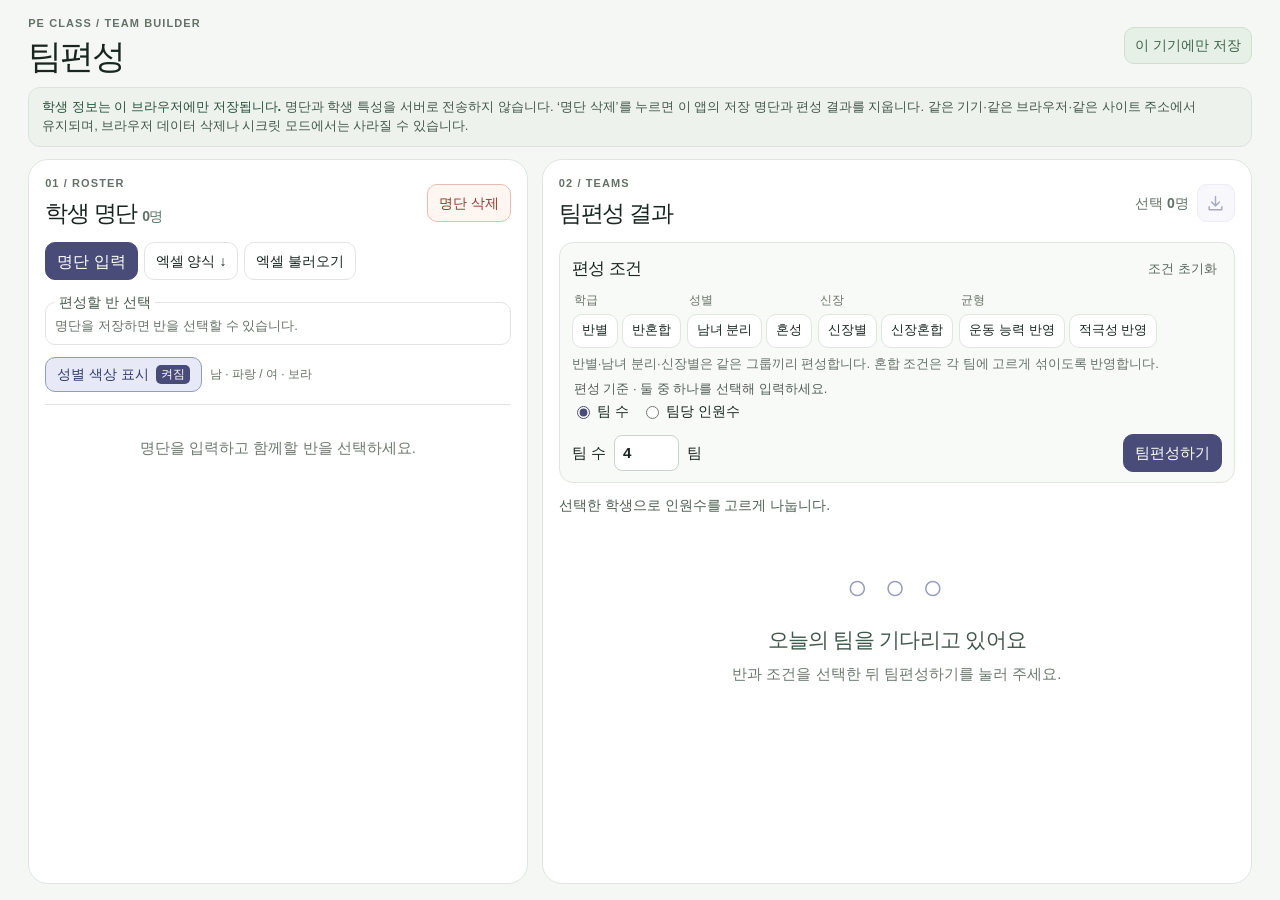
==== teams.html @ 3f2cb8e0 "Add files via upload" ====
<!doctype html>
<html lang="ko">
<head>
<meta charset="utf-8">
<meta name="viewport" content="width=device-width,initial-scale=1">
<meta http-equiv="Content-Security-Policy" content="default-src 'none'; script-src 'self'; style-src 'self'; connect-src 'none'; img-src 'none'; font-src 'none'; frame-src 'none'; object-src 'none'; base-uri 'none'; form-action 'none'">
<title>팀편성 · 체육 교실</title>
<link rel="stylesheet" href="./teams.css?v=1.5.4">
<link rel="stylesheet" href="./teams-fixtures.css?v=1.5.4">
<script defer src="./teams-excel.js?v=1.5.4"></script>
<script defer src="./teams-balance.js?v=1.5.4"></script>
<script defer src="./teams-fixtures.js?v=1.5.4"></script>
<script defer src="./teams-bracket.js?v=1.5.4"></script>
<script defer src="./teams-fixtures-ui.js?v=1.5.4"></script>
<script defer src="./teams-image.js?v=1.5.4"></script>
<script defer src="./teams.js?v=1.5.4"></script>
</head>
<body>
<main class="team-page">
  <header class="page-heading"><div><p class="eyebrow">PE CLASS / TEAM BUILDER</p><h1>팀편성</h1></div><span class="local-badge">이 기기에만 저장</span></header>
  <p class="privacy"><strong>학생 정보는 이 브라우저에만 저장됩니다.</strong> 명단과 학생 특성을 서버로 전송하지 않습니다. ‘명단 삭제’를 누르면 이 앱의 저장 명단과 편성 결과를 지웁니다. 같은 기기·같은 브라우저·같은 사이트 주소에서 유지되며, 브라우저 데이터 삭제나 시크릿 모드에서는 사라질 수 있습니다.</p>
  <p id="notice" class="notice" role="status" aria-live="polite"></p>
  <div class="workspace">
    <section class="card roster-card" aria-labelledby="roster-title">
      <header class="card-header"><div><p class="eyebrow">01 / ROSTER</p><h2 id="roster-title">학생 명단 <span id="roster-count">0명</span></h2></div><button class="minor danger" id="erase" type="button">명단 삭제</button></header>
      <div class="roster-tools"><button class="primary" id="edit" type="button">명단 입력</button><div id="excel-tools"><button class="minor" id="template" type="button">엑셀 양식 ↓</button><button class="minor" id="import" type="button">엑셀 불러오기</button><input id="excel-file" type="file" accept=".xlsx" hidden></div></div>
      <p class="small mobile-note" id="mobile-note" hidden>모바일에서는 직접 입력을 이용해 주세요. 엑셀 불러오기는 PC에서 사용할 수 있어요.</p>
      <fieldset class="classes"><legend>편성할 반 선택</legend><div id="class-filters"></div></fieldset>
      <div class="gender-controls">
        <button class="gender-color-button" id="gender-colors" type="button" aria-pressed="true">성별 색상 표시 <span class="gender-color-state" aria-hidden="true">켜짐</span></button>
        <span class="gender-legend">남 · 파랑 / 여 · 보라</span>
      </div>
      <div class="roster-scroll" id="roster-view"><p class="empty">명단을 입력하고 함께할 반을 선택하세요.</p></div>
      <section id="editor" class="editor" aria-labelledby="editor-title" hidden>
        <div class="editor-heading"><h3 id="editor-title">학생 정보 입력</h3><span class="sensitive">학생 특성 표시 중</span></div>
        <p class="small">키·운동 능력·적극성은 선택 사항입니다. 선택하지 않으면 ‘중’으로 편성합니다. 저장하면 특성 정보는 화면에서 감춰집니다.</p>
        <div id="student-rows" class="student-rows"></div>
        <div class="editor-actions"><button class="minor" id="add-student" type="button">+ 학생 추가</button><span></span><button class="minor" id="cancel-edit" type="button">취소</button><button class="primary" id="save-roster" type="button">명단 저장</button></div>
      </section>
    </section>
    <section class="card results-card" aria-labelledby="results-title">
      <header class="card-header"><div><p class="eyebrow">02 / TEAMS</p><h2 id="results-title">팀편성 결과</h2></div><div class="result-header-tools"><span id="selected-count">선택 0명</span><button id="save-teams-image" class="icon-action image-button" type="button" aria-label="이미지 저장" title="이미지 저장" disabled><svg viewBox="0 0 24 24" aria-hidden="true"><path d="M12 3v12m-5-5 5 5 5-5M4 16v4h16v-4"/></svg></button></div></header>
      <div class="conditions">
        <div class="condition-title"><h3>편성 조건</h3><button id="reset-conditions" class="subtle" type="button">조건 초기화</button></div>
        <div class="condition-groups">
          <fieldset><legend>학급</legend><button data-condition="class" data-value="separate" type="button" aria-pressed="false">반별</button><button data-condition="class" data-value="mix" type="button" aria-pressed="false">반혼합</button></fieldset>
          <fieldset><legend>성별</legend><button data-condition="gender" data-value="separate" type="button" aria-pressed="false">남녀 분리</button><button data-condition="gender" data-value="mix" type="button" aria-pressed="false">혼성</button></fieldset>
          <fieldset><legend>신장</legend><button data-condition="height" data-value="separate" type="button" aria-pressed="false">신장별</button><button data-condition="height" data-value="mix" type="button" aria-pressed="false">신장혼합</button></fieldset>
          <fieldset><legend>균형</legend><button data-condition="ability" type="button" aria-pressed="false">운동 능력 반영</button><button data-condition="initiative" type="button" aria-pressed="false">적극성 반영</button></fieldset>
        </div>
        <p class="small">반별·남녀 분리·신장별은 같은 그룹끼리 편성합니다. 혼합 조건은 각 팀에 고르게 섞이도록 반영합니다.</p>
        <fieldset class="size-mode"><legend>편성 기준 · 둘 중 하나를 선택해 입력하세요.</legend>
          <label><input type="radio" name="size-mode" value="count" checked> 팀 수</label>
          <label><input type="radio" name="size-mode" value="size"> 팀당 인원수</label>
        </fieldset>
        <div class="generate-row">
          <label for="team-count" id="team-count-label">팀 수</label><input id="team-count" type="number" min="1" max="100" step="1" value="4"><span id="team-count-unit">팀</span>
          <label for="team-capacity" id="team-capacity-label" hidden>팀당 최대</label><input id="team-capacity" type="number" min="1" max="1000" step="1" value="3" hidden><span id="team-capacity-unit" hidden>명</span>
          <button id="generate" class="primary" type="button">팀편성하기</button>
        </div>
      </div>
      <div id="result-summary" class="result-summary" role="status">선택한 학생으로 인원수를 고르게 나눕니다.</div>
      <div id="team-results" class="team-results"><div class="empty results-empty"><span class="team-icon" aria-hidden="true">○ ○ ○</span><h3>오늘의 팀을 기다리고 있어요</h3><p>반과 조건을 선택한 뒤 팀편성하기를 눌러 주세요.</p></div></div>
    </section>
  </div>
</main>
<main id="fixture-page" class="team-page" hidden>
  <header class="page-heading"><div><p class="eyebrow">PE CLASS / MATCH SCHEDULER</p><h1 id="fixture-title">대진편성</h1></div><button class="icon-action" id="back-to-teams" type="button" title="팀편성으로 돌아가기" aria-label="팀편성으로 돌아가기"><svg viewBox="0 0 24 24" aria-hidden="true"><path d="m10 5-7 7 7 7m-7-7h18"/></svg></button></header>
  <p class="privacy"><strong>참가 팀, 대진표와 경기 결과는 이 브라우저에 저장됩니다.</strong> 학생 정보는 서버로 전송하지 않습니다. 초기화 버튼으로 저장된 대진을 지울 수 있습니다.</p>
  <div class="workspace fixture-workspace">
    <section class="card fixture-roster" aria-labelledby="fixture-roster-title">
      <header class="card-header"><div><p class="eyebrow">01 / TEAMS</p><h2 id="fixture-roster-title">참가 팀</h2></div><button id="import-teams" class="minor" type="button">팀편성 가져오기</button></header>
      <div class="gender-controls">
        <button class="gender-color-button" id="fixture-colors" type="button" aria-pressed="true">성별 색상 표시 <span class="gender-color-state" aria-hidden="true">켜짐</span></button>
        <span class="gender-legend">남 · 파랑 / 여 · 보라</span>
      </div>
      <div id="fixture-team-list" class="fixture-team-list"></div>
    </section>
    <section class="card fixture-board" aria-labelledby="fixture-board-title">
      <header class="card-header"><div><p class="eyebrow">02 / MATCHES</p><h2 id="fixture-board-title">대진표</h2></div>
        <div class="result-header-tools"><span id="fixture-count" class="small">0팀</span>
          <button id="expand-fixtures" class="icon-action image-button" type="button" title="크게 보기" aria-label="크게 보기" disabled><svg viewBox="0 0 24 24" aria-hidden="true"><path d="M9 4H4v5m11-5h5v5M4 15v5h5m11-5v5h-5"/></svg></button>
          <button id="save-fixtures-image" class="icon-action image-button" type="button" title="이미지 저장" aria-label="이미지 저장" disabled><svg viewBox="0 0 24 24" aria-hidden="true"><path d="M12 3v12m-5-5 5 5 5-5M4 16v4h16v-4"/></svg></button>
          <button id="reset-fixtures" class="icon-action danger" type="button" title="참가 팀과 대진표 초기화" aria-label="참가 팀과 대진표 초기화"><svg viewBox="0 0 24 24" aria-hidden="true"><path d="M4 5v5h5m-5 0a8 8 0 1 1 .5 6"/></svg></button>
        </div>
      </header>
      <div class="fixture-controls">
        <div class="fixture-selects"><label>경기 방식 <select id="fixture-family"><option value="knockout">토너먼트</option><option value="league">리그</option></select></label>
          <label>세부 방식 <select id="fixture-mode"></select></label></div>
        <p id="fixture-hint" class="small"></p>
        <div id="partial-options" class="fixture-selects" hidden>
          <label>진행할 라운드 <input id="partial-rounds" type="number" value="2" min="1" max="99" step="1"></label>
          <button id="same-class" class="fixture-toggle" type="button" aria-pressed="false">같은 반 팀끼리만</button>
        </div>
        <div id="group-options" class="fixture-selects" hidden>
          <label id="group-count-label">조 수 <input id="fixture-group-count" type="number" value="2" min="2" max="50" step="1"></label>
          <label>조 배정 <select id="fixture-assignment"><option value="random">무작위</option><option value="manual">수동</option></select></label>
        </div>
        <div id="split-options" hidden>
          <div class="fixture-selects" role="group" aria-label="스플릿 리그 진행 기준">
            <button id="split-by-class" class="fixture-toggle" type="button" aria-pressed="false">반별</button>
            <button id="split-by-gender" class="fixture-toggle" type="button" aria-pressed="false">성별</button>
            <span class="small">선택한 기준별로 1차 리그와 상·하위조 경기를 진행합니다.</span>
          </div>
          <p id="split-message" class="small" role="status"></p>
        </div>
        <div class="fixture-entry fixture-capacity">
          <label for="parallel-games">동시 진행 경기 수</label>
          <input id="parallel-games" type="number" min="1" max="50" step="1" placeholder="미지정" aria-describedby="parallel-games-hint">
          <span id="parallel-games-hint" class="small">선택 사항</span>
          <button id="make-fixtures" class="primary icon-with-text" type="button" title="대진표 만들기"><svg viewBox="0 0 24 24" aria-hidden="true"><path d="M4 4h5v5H4zm0 11h5v5H4zm5-8h5v10H9m5-5h6"/></svg>대진표 만들기</button>
        </div>
      </div>
      <p id="fixture-status" class="small" role="status"></p>
      <div id="fixture-schedule" class="fixture-schedule"></div>
    </section>
  </div>
</main>
<dialog id="fixture-presentation" class="fixture-presentation" aria-labelledby="presentation-title">
  <header class="page-heading"><div><h2 id="presentation-title">대진표</h2><p id="presentation-mode" class="small"></p></div><button id="close-presentation" class="icon-action" type="button" title="큰 화면 닫기" aria-label="큰 화면 닫기"><svg viewBox="0 0 24 24" aria-hidden="true"><path d="m6 6 12 12M18 6 6 18"/></svg></button></header>
  <div id="presentation-body"></div>
</dialog>
<dialog id="fixture-reset-dialog" aria-labelledby="fixture-reset-title">
  <h2 id="fixture-reset-title">대진표를 초기화할까요?</h2>
  <p>저장된 참가 팀, 대진표, 승패 기록을 지웁니다. 학생 명단은 유지됩니다.</p>
  <div class="dialog-actions"><button id="cancel-fixture-reset" class="minor" type="button">취소</button><button id="confirm-fixture-reset" class="danger" type="button">초기화</button></div>
</dialog>
<dialog id="singleton-dialog" aria-labelledby="singleton-title">
  <h2 id="singleton-title">1인 팀을 어떻게 편성할까요?</h2>
  <p>중복 배정한 학생은 원래 팀에도 남습니다.</p>
  <div id="singleton-teams"></div>
  <p id="singleton-status" class="small" role="status"></p>
  <div class="dialog-actions"><button id="cancel-singletons" class="minor" type="button">취소</button><button id="confirm-singletons" class="primary" type="button">편성 확정</button></div>
</dialog>
<dialog id="privacy-dialog" aria-labelledby="privacy-title"><h2 id="privacy-title">학생 특성이 표시됩니다</h2><p>편집 화면에는 키·운동 능력·적극성 정보가 나타납니다. 학생들에게 화면이 보이지 않는지 확인해 주세요.</p><div class="dialog-actions"><button class="minor" id="privacy-cancel" type="button">취소</button><button class="primary" id="privacy-confirm" type="button">확인 후 편집</button></div></dialog>
<dialog id="delete-dialog" aria-labelledby="delete-title"><h2 id="delete-title">저장한 명단을 삭제할까요?</h2><p>이 브라우저에 저장된 명단과 특성, 현재 팀과 대진표를 삭제합니다. 이전에 따로 저장한 이미지 파일은 해당 저장 위치에서 삭제해 주세요.</p><div class="dialog-actions"><button class="minor" id="delete-cancel" type="button">취소</button><button class="primary" id="delete-confirm" type="button">명단 삭제</button></div></dialog>
<dialog id="image-dialog" aria-labelledby="image-title">
  <h2 id="image-title">이미지 저장</h2>
  <p id="image-privacy"></p>
  <div class="image-options">
    <label>파일 형식 <select id="image-format"><option value="png">PNG</option><option value="jpg">JPG</option></select></label>
    <label>저장 방식 <select id="image-layout"><option value="single">한 장에 모두 담기</option><option value="pages">크게 나눠 저장</option></select></label>
    <label id="image-page-label" hidden>저장할 페이지 <select id="image-page"></select></label>
  </div>
  <p class="small" id="image-size"></p>
  <p class="small" role="status" id="image-status"></p>
  <div class="dialog-actions"><button id="image-close" class="minor" type="button">닫기</button><button id="image-save" class="primary" type="button">저장 위치 선택</button></div>
</dialog>
</body>
</html>
---- teams.css ----
:root{font-family:"Noto Sans KR","Apple SD Gothic Neo","Malgun Gothic",sans-serif;color:#182521;background:#f5f7f5;font-synthesis:none;--accent:#494c78;--line:#e0e5e2}
*{box-sizing:border-box}
body{margin:0;font-size:16px;line-height:1.45;word-break:keep-all}
button,input,select{font:inherit}
button{cursor:pointer;color:inherit;border:1px solid var(--line);border-radius:10px;background:#fff;min-height:38px;padding:6px 11px;font-weight:700}
button:focus-visible,input:focus-visible,select:focus-visible{outline:3px solid #7179ba;outline-offset:2px}
button:hover{border-color:#8c92b6}
button:disabled{opacity:.45;cursor:default}
input,select{border:1px solid #cad3cd;border-radius:8px;background:#fff;min-height:36px;padding:5px 8px;min-width:0;color:inherit}
input[type=checkbox]{accent-color:var(--accent);min-height:auto;width:17px;height:17px}
[hidden]{display:none!important}
h1,h2,h3,p{margin:0}
h1{font-size:clamp(25px,2.65vw,37px);line-height:1.13;letter-spacing:-.065em}
h2{font-size:23px;letter-spacing:-.055em}
h3{font-size:17px;letter-spacing:-.035em}
.team-page{height:100svh;padding:16px clamp(16px,2.2vw,34px);display:flex;flex-direction:column;gap:12px}
.page-heading{display:flex;align-items:center;justify-content:space-between;gap:12px}
.eyebrow{font-size:11px;letter-spacing:.1em;font-weight:800;color:#647166;margin-bottom:5px}
.local-badge{font-weight:750;font-size:14px;color:#3c654d;padding:7px 10px;background:#e7f0e6;border:1px solid #d1dfce;border-radius:10px;white-space:nowrap}
.privacy{padding:10px 13px;border:1px solid #dce3dc;border-radius:12px;background:#edf2ed;color:#43564a;font-size:13px;line-height:1.45}
.privacy strong{color:#285038}
.notice:empty{display:none}
.notice{font-size:14px;color:#733a20;background:#fff0df;border-radius:9px;padding:8px 12px}
.workspace{min-height:0;flex:1;display:grid;grid-template-columns:minmax(320px,.95fr) minmax(400px,1.35fr);gap:14px}
.card{border:1px solid var(--line);border-radius:20px;background:white;padding:16px;min-height:0;min-width:0;display:flex;flex-direction:column;gap:12px}
.card-header{display:flex;align-items:center;justify-content:space-between;gap:8px}
#roster-count,#selected-count{font-size:14px;font-weight:650;color:#607266}
.subtle{padding:3px 5px;min-height:32px;border:0;background:transparent;font-size:13px;color:#59685d}
.primary{background:var(--accent);border-color:var(--accent);color:white}
.primary:hover{background:#5b608e}
.minor{font-size:14px}
.roster-tools,#excel-tools{display:flex;flex-wrap:wrap;gap:6px}
.classes{margin:0;padding:4px 9px 9px;border:1px solid var(--line);border-radius:10px}
.classes legend{font-size:14px;font-weight:750;color:#45574b;padding:0 4px}
#class-filters{display:flex;flex-wrap:wrap;gap:6px 10px;align-items:center}
.class-label,.color-toggle{display:flex;gap:5px;align-items:center;font-size:14px}
.gender-legend{font-size:12px;color:#657165}
.roster-scroll{flex:1;min-height:90px;overflow:auto;border-top:1px solid var(--line)}
.roster-name-actions{display:flex;align-items:center;justify-content:space-between;gap:6px}
.roster-student-name{overflow-wrap:anywhere}
.roster-exclude{font-size:12px;min-height:28px;padding:3px 7px;white-space:nowrap}
.roster-excluded .roster-student-name{text-decoration:line-through;color:#606873}
.roster-exclude[aria-pressed=true]{background:#f5f0e8;border-color:#c9bca7;color:#674b32}
.duplicate-badge{border-radius:4px;background:#eeeaf8;color:#53417b;padding:2px 5px;font-size:11px;white-space:nowrap}
#singleton-dialog{width:min(580px,calc(100% - 24px));max-width:none}
#singleton-teams{display:grid;gap:8px;margin-top:12px}
.singleton-option{display:grid;gap:6px;border:1px solid var(--line);border-radius:9px;padding:9px}
.singleton-option label{display:grid;gap:4px;font-size:13px;font-weight:700}
.singleton-option select{width:100%}
#singleton-status{color:#8b3f32}
table{width:100%;border-collapse:collapse;font-size:15px;text-align:left}
th{position:sticky;top:0;background:#f4f6f3;color:#5b6b60;font-size:13px;z-index:1}
th,td{padding:9px 7px;border-bottom:1px solid #edf0ec}
td:last-child{font-weight:700}
.empty{padding:32px 12px;color:#6c796f;text-align:center;font-size:15px}
.editor{display:flex;flex-direction:column;min-height:0;flex:1;gap:10px}
.editor-heading,.editor-actions{display:flex;gap:8px;align-items:center;justify-content:space-between}
.sensitive{font-size:12px;color:#8a4a23;background:#fff0db;border-radius:6px;padding:4px 7px}
.small{font-size:13px;line-height:1.45;color:#657168}
.student-rows{flex:1;min-height:110px;overflow:auto;display:flex;flex-direction:column;gap:10px;padding:2px}
.student-row{border:1px solid #dfe4df;border-radius:12px;padding:9px;display:grid;grid-template-columns:repeat(6,minmax(0,1fr));gap:7px}
.student-row label{display:grid;gap:3px;font-size:12px;color:#536258}
.student-row label.name{grid-column:span 2}
.student-row .row-remove{padding:0;min-height:32px;align-self:end;color:#875145}
.student-row label.trait{grid-column:span 2}
.student-row input,.student-row select{width:100%;font-size:14px;padding-inline:5px}
.editor-actions>span{flex:1}
.condition-title{display:flex;align-items:center;justify-content:space-between}
.conditions{border:1px solid var(--line);border-radius:14px;padding:10px 12px;background:#f8faf7;display:grid;gap:7px}
.condition-groups{display:flex;gap:6px;flex-wrap:wrap}
.condition-groups fieldset{margin:0;border:0;padding:0;display:flex;gap:4px;flex-wrap:wrap}
.condition-groups legend{font-size:12px;font-weight:750;color:#697367;margin-bottom:4px}
.condition-groups button{font-size:13px;min-height:34px;padding:5px 9px}
.condition-groups button[aria-pressed=true]{color:#343d6b;background:#e7e9f6;border-color:#929ac6}
.generate-row{display:flex;align-items:center;gap:8px;padding-top:5px;font-size:15px;font-weight:750}
.generate-row input{width:65px}
.generate-row .primary{margin-left:auto}
.result-summary{font-size:14px;color:#4c5e50;min-height:20px}
.team-results{flex:1;overflow:auto;min-height:100px;display:grid;grid-template-columns:repeat(2,minmax(0,1fr));grid-auto-rows:max-content;align-content:start;gap:10px}
.results-empty{grid-column:1/-1;align-self:center;padding:35px 12px}
.results-empty h3{font-size:21px;color:#42574a;margin:12px 0 8px}
.team-icon{font-size:35px;letter-spacing:.1em;color:#969cb8}
.team-box{border:1px solid #dde3de;border-radius:14px;overflow:hidden}
.team-box header{padding:9px 12px;background:#e9eee7;display:flex;align-items:center;justify-content:space-between}
.team-box header strong{font-size:18px;color:#354f3d}
.team-box header span{font-size:13px;color:#546b58}
.team-box ul{margin:0;padding:4px 8px;list-style:none}
.team-box li{font-size:15px;display:flex;gap:8px;align-items:center;padding:7px 5px;border-bottom:1px solid #edf0ec;border-radius:6px}
.team-box li:last-child{border:0}
.student-tag{font-size:12px;color:#617062}
.member-name{font-weight:750;flex:1}
#team-results .team-box{container-type:inline-size}
#team-results .team-box header{padding-block:6px}
#team-results .team-members-columns{display:grid;grid-template-columns:repeat(2,minmax(0,1fr));gap:3px;padding:5px}
#team-results .team-members-columns li{min-width:0;gap:3px 6px;padding:5px 6px;border:0}
#team-results .team-members-columns .student-tag{white-space:nowrap}
@container (max-width:240px){
  #team-results .team-members-columns li{align-content:start;align-items:baseline;line-height:1.25}
  #team-results .team-members-columns .student-tag{font-size:11px;flex-basis:100%}
}
body[data-gender-colors=true] .male{background:#eaf2fd;color:#244f81}
body[data-gender-colors=true] .female{background:#f2ebfa;color:#69458b}
dialog{border:1px solid #d9dfda;border-radius:20px;max-width:470px;padding:25px;color:#203329;box-shadow:0 16px 70px #15201940}
dialog h2{font-size:23px;margin-bottom:12px}
dialog p{line-height:1.7;color:#4b5b51}
dialog::backdrop{background:#172c24a3}
.dialog-actions{display:flex;justify-content:flex-end;gap:8px;margin-top:20px}
@media(max-width:1050px){.team-page{padding:13px;gap:9px}.workspace{grid-template-columns:minmax(280px,.95fr) minmax(330px,1.1fr);gap:10px}.card{padding:12px}.privacy{font-size:12px}.condition-groups button{font-size:12px;padding:5px 7px}}
@media(max-width:760px){.team-page{height:auto;min-height:100svh}.workspace{display:flex;flex-direction:column}.card{min-height:350px}.roster-scroll{max-height:320px}.student-rows{max-height:500px}.team-results{overflow:visible}.local-badge{font-size:12px}.page-heading{align-items:flex-start}.privacy{font-size:13px}.condition-groups button{font-size:14px}h1{font-size:26px}}
@media(max-width:400px){.team-results{grid-template-columns:1fr}.team-page{padding:10px}.card{padding:11px}.local-badge{display:none}.student-row{gap:5px}}
---- teams-fixtures.css ----
.danger{color:#8b3f32;background:#fff5f1;border-color:#e7bdb3;white-space:nowrap}
.danger:hover{background:#fbe9e3;border-color:#bf7869}
.team-card-title,.result-header-tools{display:flex;align-items:center;gap:8px;flex-wrap:wrap}
.result-header-tools{justify-content:flex-end}
.team-box .team-number{display:grid;place-items:center;min-width:28px;height:28px;padding:0 5px;border-radius:8px;background:#494c78;color:#fff;font-size:14px;font-weight:800;font-variant-numeric:tabular-nums}
.team-box header{background:#eeeff7}
.team-box header strong{color:#383e69}
.team-box li{flex-wrap:wrap}
.member-name{overflow-wrap:anywhere}
.fixture-entry{display:flex;justify-content:flex-end}
.fixture-capacity{justify-content:flex-start;align-items:center;gap:7px;flex-wrap:wrap}
.fixture-capacity label{font-size:14px;font-weight:700;color:#42475d}
.fixture-capacity input{width:76px}
.fixture-capacity .primary{margin-left:auto}
.fixture-play-order{padding:8px 12px;border:1px solid #dce0eb;border-radius:10px;background:#f8f9fc}
.fixture-play-order summary{font-size:14px;font-weight:800;cursor:pointer}
.fixture-play-order p{margin-top:5px}
.fixture-play-order ol{margin:6px 0 0;padding-left:25px;font-size:14px}
.fixture-player-warning{background:#fff4df;color:#714619;border-radius:6px}
.size-mode{border:0;padding:0;margin:0;display:flex;gap:12px;flex-wrap:wrap}
.size-mode legend{font-size:13px;color:#535e59;margin-bottom:2px}
.size-mode label{font-size:14px;font-weight:700;display:flex;align-items:center;gap:4px}
.size-mode input{min-height:auto;accent-color:var(--accent)}
.image-button,#import-teams{color:#3e4271;background:#f0f0f9;border-color:#d5d7eb}
.gender-controls{display:flex;align-items:center;gap:8px;flex-wrap:wrap}
.gender-color-button{display:inline-flex;align-items:center;gap:7px;min-height:34px;font-size:14px}
.gender-color-button[aria-pressed=true]{color:#343d6b;background:#e7e9f6;border-color:#929ac6}
.gender-color-state{font-size:12px;border-radius:5px;padding:1px 5px;background:#eef0ee;color:#4d5a52}
.gender-color-button[aria-pressed=true] .gender-color-state{background:#494c78;color:#fff}
.fixture-controls{background:#f8f9fb;border:1px solid var(--line);border-radius:14px;padding:11px;display:grid;gap:8px}
.fixture-selects{display:flex;flex-wrap:wrap;gap:8px 14px;align-items:center}
.fixture-selects label,.image-options label{display:flex;align-items:center;gap:7px;font-size:14px;font-weight:700;color:#42475d}
.fixture-selects input[type=number]{width:64px}
.fixture-toggle{font-size:14px;min-height:34px}
.fixture-toggle[aria-pressed=true]{color:#343d6b;background:#e7e9f6;border-color:#929ac6}
#split-message{color:#8b3f32;margin-top:5px}
#split-message:empty{display:none}
.fixture-selects select,.group-picker select,.image-options select{border-color:#d3d6e4;font-size:14px;max-width:100%}
.fixture-team-list,.fixture-schedule{display:grid;min-height:95px;overflow:auto;align-content:start;gap:8px;flex:1}
.fixture-team-list{grid-template-columns:repeat(2,minmax(0,1fr))}
.fixture-team-list>.empty{grid-column:1/-1}
.group-picker{padding:6px 9px;display:grid;gap:3px;font-size:13px;font-weight:700;color:#434a6d;border-bottom:1px solid #edf0ec}
#fixture-status:empty,#image-status:empty{display:none}
#fixture-status{color:#54467a}
.icon-action,.icon-with-text{display:inline-flex;align-items:center;justify-content:center;gap:7px}
.icon-action{width:38px;height:38px;min-height:38px;padding:0;flex:none}
.icon-action svg,.icon-with-text svg{width:19px;height:19px;fill:none;stroke:currentColor;stroke-width:1.8;stroke-linecap:round;stroke-linejoin:round}
.fixture-schedule{grid-template-columns:minmax(0,1fr)}
.league-grid{display:grid;grid-template-columns:repeat(auto-fit,minmax(min(100%,245px),1fr));gap:12px;align-items:start}
.league-card,.bracket-section{min-width:0;border:1px solid #dce0eb;border-radius:12px;background:#fff;overflow:hidden}
.league-heading,.bracket-title{padding:9px 13px;background:#34385c;color:#fff}
.bracket-title{text-align:center}
.league-heading{display:flex;justify-content:space-between;gap:8px;align-items:center}
.league-heading span{color:#e6e9f8;font-size:13px}
.league-teams,.bracket-ranks ul{margin:0;padding:8px 12px;list-style:none;display:flex;flex-wrap:wrap;gap:5px}
.league-teams li,.bracket-ranks li{background:#eff0f8;color:#34385c;border-radius:7px;padding:3px 8px;font-size:14px;font-weight:700}
.league-standings{width:calc(100% - 24px);margin:0 12px 10px;border-collapse:collapse;font-variant-numeric:tabular-nums}
.league-standings th,.league-standings td{padding:4px;text-align:center;border-bottom:1px solid #edf0f4;font-size:14px;position:static}
.league-standings thead{background:#f1f2f8;color:#353961}
.league-rounds{padding:0 12px 12px;display:grid;gap:8px}
.league-round{border:1px solid #e4e7ef;border-radius:8px;overflow:hidden}
.schedule-round{margin:0;background:#f1f2f8;color:#353961;font-size:14px;padding:6px 9px}
.league-match{display:grid;grid-template-columns:minmax(0,1fr) auto minmax(0,1fr);gap:7px;align-items:center;text-align:center;padding:5px;border-bottom:1px solid #edf0ef}
.league-match:last-child{border-bottom:0}
.league-match span,.match-note{color:#5e6577;font-size:13px}
.match-note{padding:6px 9px}
.bracket-ranks{display:flex;justify-content:center;align-items:center;flex-wrap:wrap;padding:5px 12px;border:1px solid #dde0ed;border-radius:10px;background:#f8f9fc}
.bracket-ranks ul{justify-content:center;padding-block:3px}
.bracket-scroll{overflow:auto}
.bracket-chart{position:relative;margin-inline:auto}
.bracket-chart svg{position:absolute;inset:0;width:100%;height:100%;pointer-events:none}
.bracket-chart polyline{fill:none;stroke:#66708d;stroke-width:2}
.bracket-game{box-sizing:border-box;position:absolute;display:grid;grid-template-columns:minmax(0,1fr);grid-template-rows:18px 30px 30px;gap:4px;padding:7px 8px;background:#fff;border:1px solid #c3c9db;border-radius:10px;text-align:center}
.bracket-final{border-color:#696f99;background:#f3f4fb}
.match-id{font-size:12px;color:#454b6b;font-weight:800;text-align:left}
.match-side{position:relative;width:100%;height:30px;min-height:0;padding:2px 18px;overflow:hidden;text-overflow:ellipsis;white-space:nowrap;border-radius:7px;font-size:13px;line-height:1.2}
.match-side:disabled{opacity:1;color:#5e6577;background:#f6f7fa}
.match-side[aria-pressed=true]{background:#e5eee8;border-color:#9aba9f;color:#275134}
.match-side[aria-pressed=true]::after{content:"✓";position:absolute;right:5px;top:50%;transform:translateY(-50%)}
.fixture-presentation{position:fixed;inset:0;margin:0;border:0;border-radius:0;width:100%;height:100%;max-width:none;max-height:none;padding:clamp(12px,3vw,32px);background:#fff}
.fixture-presentation[open]{display:flex;flex-direction:column;gap:16px}
.fixture-presentation #presentation-body{min-height:0;flex:1;display:flex}
.fixture-presentation .fixture-schedule{overflow:auto}
.fixture-presentation .league-grid{grid-template-columns:repeat(auto-fit,minmax(min(100%,300px),1fr))}
.fixture-presentation .league-heading h3{font-size:20px}
.fixture-presentation .schedule-round{font-size:17px}
.fixture-presentation .bracket-chart{zoom:1.16}
.image-options{display:grid;gap:10px;margin:13px 0}
.image-options label{display:grid;grid-template-columns:98px minmax(0,1fr)}
#image-size,#image-status{font-size:13px}
@media(max-width:900px){.fixture-team-list{grid-template-columns:1fr}}
@media(max-width:760px){.fixture-team-list,.fixture-schedule{overflow:visible}.fixture-team-list{grid-template-columns:repeat(2,minmax(0,1fr))}.fixture-board .card-header{flex-wrap:wrap}}
@media(max-width:450px){.fixture-team-list{grid-template-columns:1fr}}
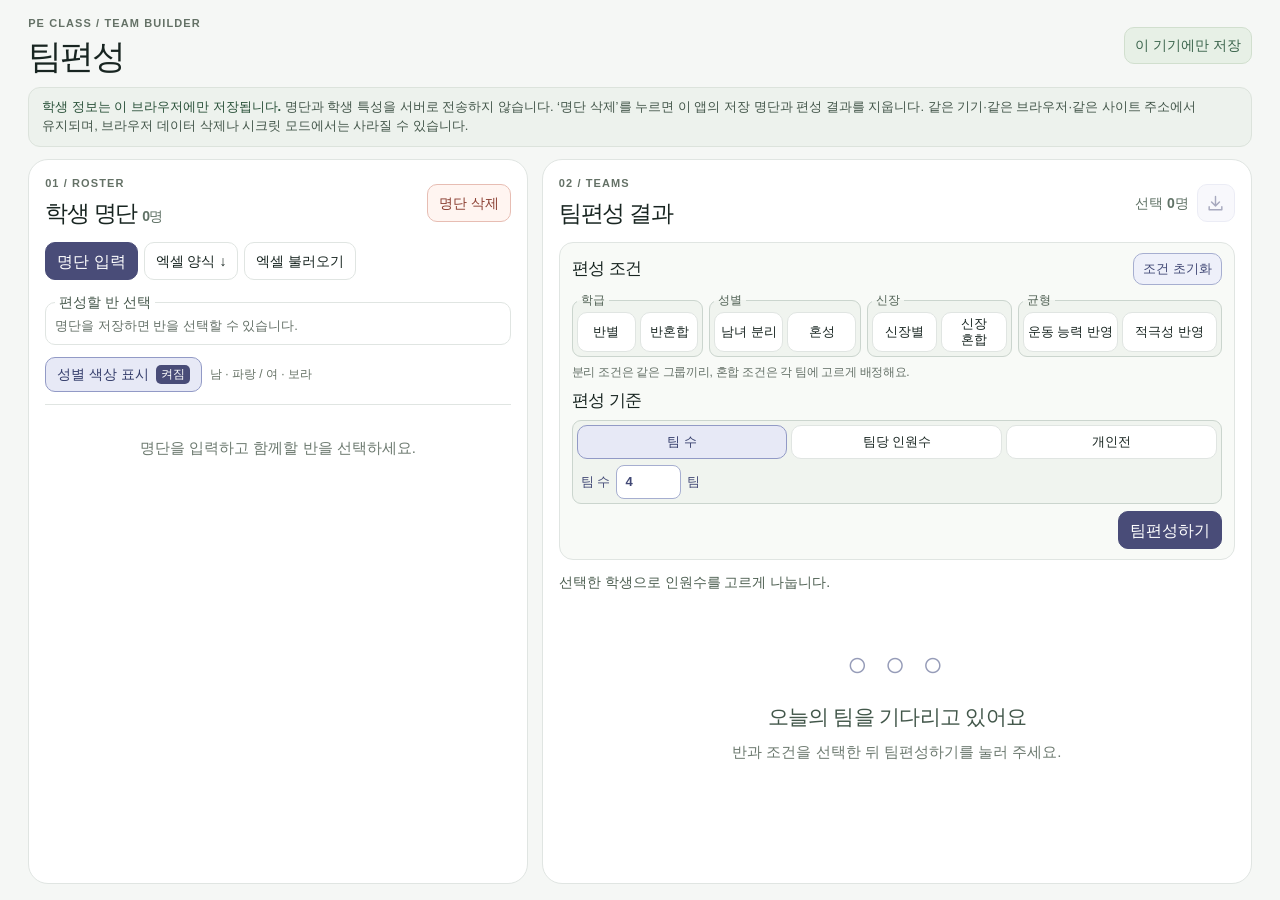
==== commit 5efc23e3: "Add files via upload" ====
--- a/teams.html
+++ b/teams.html
@@ -5,15 +5,15 @@
 <meta name="viewport" content="width=device-width,initial-scale=1">
 <meta http-equiv="Content-Security-Policy" content="default-src 'none'; script-src 'self'; style-src 'self'; connect-src 'none'; img-src 'none'; font-src 'none'; frame-src 'none'; object-src 'none'; base-uri 'none'; form-action 'none'">
 <title>팀편성 · 체육 교실</title>
-<link rel="stylesheet" href="./teams.css?v=1.5.4">
-<link rel="stylesheet" href="./teams-fixtures.css?v=1.5.4">
-<script defer src="./teams-excel.js?v=1.5.4"></script>
-<script defer src="./teams-balance.js?v=1.5.4"></script>
-<script defer src="./teams-fixtures.js?v=1.5.4"></script>
-<script defer src="./teams-bracket.js?v=1.5.4"></script>
-<script defer src="./teams-fixtures-ui.js?v=1.5.4"></script>
-<script defer src="./teams-image.js?v=1.5.4"></script>
-<script defer src="./teams.js?v=1.5.4"></script>
+<link rel="stylesheet" href="./teams.css?v=2026-team-form-layout">
+<link rel="stylesheet" href="./teams-fixtures.css?v=2026-team-size-controls">
+<script defer src="./teams-excel.js?v=1.7.6"></script>
+<script defer src="./teams-balance.js?v=2026-team-size-balance"></script>
+<script defer src="./teams-fixtures.js?v=1.7.6"></script>
+<script defer src="./teams-bracket.js?v=2026-individual-fixtures"></script>
+<script defer src="./teams-fixtures-ui.js?v=2026-fixture-reset"></script>
+<script defer src="./teams-image.js?v=2026-individual-fixtures"></script>
+<script defer src="./teams.js?v=2026-short-team-roster"></script>
 </head>
 <body>
 <main class="team-page">
@@ -45,17 +45,23 @@
         <div class="condition-groups">
           <fieldset><legend>학급</legend><button data-condition="class" data-value="separate" type="button" aria-pressed="false">반별</button><button data-condition="class" data-value="mix" type="button" aria-pressed="false">반혼합</button></fieldset>
           <fieldset><legend>성별</legend><button data-condition="gender" data-value="separate" type="button" aria-pressed="false">남녀 분리</button><button data-condition="gender" data-value="mix" type="button" aria-pressed="false">혼성</button></fieldset>
-          <fieldset><legend>신장</legend><button data-condition="height" data-value="separate" type="button" aria-pressed="false">신장별</button><button data-condition="height" data-value="mix" type="button" aria-pressed="false">신장혼합</button></fieldset>
+          <fieldset><legend>신장</legend><button data-condition="height" data-value="separate" type="button" aria-pressed="false">신장별</button><button data-condition="height" data-value="mix" type="button" aria-label="신장 혼합" aria-pressed="false">신장<br>혼합</button></fieldset>
           <fieldset><legend>균형</legend><button data-condition="ability" type="button" aria-pressed="false">운동 능력 반영</button><button data-condition="initiative" type="button" aria-pressed="false">적극성 반영</button></fieldset>
         </div>
-        <p class="small">반별·남녀 분리·신장별은 같은 그룹끼리 편성합니다. 혼합 조건은 각 팀에 고르게 섞이도록 반영합니다.</p>
-        <fieldset class="size-mode"><legend>편성 기준 · 둘 중 하나를 선택해 입력하세요.</legend>
-          <label><input type="radio" name="size-mode" value="count" checked> 팀 수</label>
-          <label><input type="radio" name="size-mode" value="size"> 팀당 인원수</label>
-        </fieldset>
+        <p class="small condition-help">분리 조건은 같은 그룹끼리, 혼합 조건은 각 팀에 고르게 배정해요.</p>
+        <h3 id="size-mode-title">편성 기준</h3>
+        <div class="size-mode">
+          <div class="size-options" role="radiogroup" aria-labelledby="size-mode-title">
+            <label><input type="radio" name="size-mode" value="count" checked><span>팀 수</span></label>
+            <label><input type="radio" name="size-mode" value="size"><span>팀당 인원수</span></label>
+            <label><input type="radio" name="size-mode" value="individual"><span>개인전</span></label>
+          </div>
+          <div class="size-inputs">
+            <label for="team-count" id="team-count-label">팀 수</label><input id="team-count" type="number" min="1" max="100" step="1" value="4"><span id="team-count-unit">팀</span>
+            <label for="team-capacity" id="team-capacity-label" hidden>팀당 최대</label><input id="team-capacity" type="number" min="1" max="1000" step="1" value="3" hidden><span id="team-capacity-unit" hidden>명</span>
+          </div>
+        </div>
         <div class="generate-row">
-          <label for="team-count" id="team-count-label">팀 수</label><input id="team-count" type="number" min="1" max="100" step="1" value="4"><span id="team-count-unit">팀</span>
-          <label for="team-capacity" id="team-capacity-label" hidden>팀당 최대</label><input id="team-capacity" type="number" min="1" max="1000" step="1" value="3" hidden><span id="team-capacity-unit" hidden>명</span>
           <button id="generate" class="primary" type="button">팀편성하기</button>
         </div>
       </div>
@@ -66,10 +72,16 @@
 </main>
 <main id="fixture-page" class="team-page" hidden>
   <header class="page-heading"><div><p class="eyebrow">PE CLASS / MATCH SCHEDULER</p><h1 id="fixture-title">대진편성</h1></div><button class="icon-action" id="back-to-teams" type="button" title="팀편성으로 돌아가기" aria-label="팀편성으로 돌아가기"><svg viewBox="0 0 24 24" aria-hidden="true"><path d="m10 5-7 7 7 7m-7-7h18"/></svg></button></header>
-  <p class="privacy"><strong>참가 팀, 대진표와 경기 결과는 이 브라우저에 저장됩니다.</strong> 학생 정보는 서버로 전송하지 않습니다. 초기화 버튼으로 저장된 대진을 지울 수 있습니다.</p>
+  <p class="privacy"><strong>참가 팀, 대진표와 경기 결과는 이 브라우저에 저장됩니다.</strong> 학생 정보는 서버로 전송하지 않습니다.</p>
   <div class="workspace fixture-workspace">
     <section class="card fixture-roster" aria-labelledby="fixture-roster-title">
-      <header class="card-header"><div><p class="eyebrow">01 / TEAMS</p><h2 id="fixture-roster-title">참가 팀</h2></div><button id="import-teams" class="minor" type="button">팀편성 가져오기</button></header>
+      <header class="card-header">
+        <div><p class="eyebrow">01 / TEAMS</p><h2 id="fixture-roster-title">참가 팀</h2></div>
+        <div class="result-header-tools">
+          <button id="import-teams" class="minor" type="button">팀편성 가져오기</button>
+          <button id="reset-fixture-teams" class="icon-action danger" type="button" title="참가 팀 초기화" aria-label="참가 팀 초기화"><svg viewBox="0 0 24 24" aria-hidden="true"><path d="M4 5v5h5m-5 0a8 8 0 1 1 .5 6"/></svg></button>
+        </div>
+      </header>
       <div class="gender-controls">
         <button class="gender-color-button" id="fixture-colors" type="button" aria-pressed="true">성별 색상 표시 <span class="gender-color-state" aria-hidden="true">켜짐</span></button>
         <span class="gender-legend">남 · 파랑 / 여 · 보라</span>
@@ -81,7 +93,7 @@
         <div class="result-header-tools"><span id="fixture-count" class="small">0팀</span>
           <button id="expand-fixtures" class="icon-action image-button" type="button" title="크게 보기" aria-label="크게 보기" disabled><svg viewBox="0 0 24 24" aria-hidden="true"><path d="M9 4H4v5m11-5h5v5M4 15v5h5m11-5v5h-5"/></svg></button>
           <button id="save-fixtures-image" class="icon-action image-button" type="button" title="이미지 저장" aria-label="이미지 저장" disabled><svg viewBox="0 0 24 24" aria-hidden="true"><path d="M12 3v12m-5-5 5 5 5-5M4 16v4h16v-4"/></svg></button>
-          <button id="reset-fixtures" class="icon-action danger" type="button" title="참가 팀과 대진표 초기화" aria-label="참가 팀과 대진표 초기화"><svg viewBox="0 0 24 24" aria-hidden="true"><path d="M4 5v5h5m-5 0a8 8 0 1 1 .5 6"/></svg></button>
+          <button id="reset-fixtures" class="icon-action danger" type="button" title="대진표 초기화" aria-label="대진표 초기화"><svg viewBox="0 0 24 24" aria-hidden="true"><path d="M4 5v5h5m-5 0a8 8 0 1 1 .5 6"/></svg></button>
         </div>
       </header>
       <div class="fixture-controls">
@@ -122,12 +134,17 @@
 </dialog>
 <dialog id="fixture-reset-dialog" aria-labelledby="fixture-reset-title">
   <h2 id="fixture-reset-title">대진표를 초기화할까요?</h2>
-  <p>저장된 참가 팀, 대진표, 승패 기록을 지웁니다. 학생 명단은 유지됩니다.</p>
+  <p>저장된 대진표와 승패 기록을 지웁니다. 가져온 참가 팀은 남아 있어 새 대진표를 바로 만들 수 있습니다.</p>
   <div class="dialog-actions"><button id="cancel-fixture-reset" class="minor" type="button">취소</button><button id="confirm-fixture-reset" class="danger" type="button">초기화</button></div>
 </dialog>
+<dialog id="fixture-teams-reset-dialog" aria-labelledby="fixture-teams-reset-title">
+  <h2 id="fixture-teams-reset-title">대진편성의 참가 팀을 초기화할까요?</h2>
+  <p>가져온 참가 팀과 이 팀으로 만든 대진표·승패 기록을 지웁니다. 팀편성 화면의 결과는 남아 있어 다시 가져올 수 있습니다.</p>
+  <div class="dialog-actions"><button id="cancel-fixture-teams-reset" class="minor" type="button">취소</button><button id="confirm-fixture-teams-reset" class="danger" type="button">초기화</button></div>
+</dialog>
 <dialog id="singleton-dialog" aria-labelledby="singleton-title">
-  <h2 id="singleton-title">1인 팀을 어떻게 편성할까요?</h2>
-  <p>중복 배정한 학생은 원래 팀에도 남습니다.</p>
+  <h2 id="singleton-title">인원이 적은 팀을 어떻게 편성할까요?</h2>
+  <p>가장 인원이 많은 팀을 기준으로 부족한 인원을 표시했어요. 중복 배정한 학생은 원래 팀에도 남습니다.</p>
   <div id="singleton-teams"></div>
   <p id="singleton-status" class="small" role="status"></p>
   <div class="dialog-actions"><button id="cancel-singletons" class="minor" type="button">취소</button><button id="confirm-singletons" class="primary" type="button">편성 확정</button></div>
--- a/teams.css
+++ b/teams.css
@@ -26,6 +26,8 @@
 .card-header{display:flex;align-items:center;justify-content:space-between;gap:8px}
 #roster-count,#selected-count{font-size:14px;font-weight:650;color:#607266}
 .subtle{padding:3px 5px;min-height:32px;border:0;background:transparent;font-size:13px;color:#59685d}
+#reset-conditions{border:1px solid #a6aed0;background:#eef0fa;color:#414875;padding-inline:9px}
+#reset-conditions:hover:not(:disabled){border-color:#7179ba;background:#e2e6f7}
 .primary{background:var(--accent);border-color:var(--accent);color:white}
 .primary:hover{background:#5b608e}
 .minor{font-size:14px}
@@ -46,6 +48,10 @@
 #singleton-teams{display:grid;gap:8px;margin-top:12px}
 .singleton-option{display:grid;gap:6px;border:1px solid var(--line);border-radius:9px;padding:9px}
 .singleton-option label{display:grid;gap:4px;font-size:13px;font-weight:700}
+.singleton-roster{display:grid;gap:3px;font-size:13px;color:#43564a}
+.singleton-roster span{font-weight:700}
+.singleton-roster ul{display:flex;flex-wrap:wrap;gap:4px;margin:0;padding:0;list-style:none}
+.singleton-roster li{padding:2px 6px;border-radius:5px;background:#edf2ed;overflow-wrap:anywhere;min-width:0}
 .singleton-option select{width:100%}
 #singleton-status{color:#8b3f32}
 table{width:100%;border-collapse:collapse;font-size:15px;text-align:left}
@@ -67,14 +73,23 @@
 .editor-actions>span{flex:1}
 .condition-title{display:flex;align-items:center;justify-content:space-between}
 .conditions{border:1px solid var(--line);border-radius:14px;padding:10px 12px;background:#f8faf7;display:grid;gap:7px}
-.condition-groups{display:flex;gap:6px;flex-wrap:wrap}
-.condition-groups fieldset{margin:0;border:0;padding:0;display:flex;gap:4px;flex-wrap:wrap}
-.condition-groups legend{font-size:12px;font-weight:750;color:#697367;margin-bottom:4px}
-.condition-groups button{font-size:13px;min-height:34px;padding:5px 9px}
-.condition-groups button[aria-pressed=true]{color:#343d6b;background:#e7e9f6;border-color:#929ac6}
-.generate-row{display:flex;align-items:center;gap:8px;padding-top:5px;font-size:15px;font-weight:750}
-.generate-row input{width:65px}
-.generate-row .primary{margin-left:auto}
+.condition-groups{display:grid;grid-template-columns:minmax(0,1fr) minmax(0,1.15fr) minmax(0,1.1fr) minmax(0,1.55fr);gap:6px}
+.condition-groups fieldset{min-width:0;margin:0;border:1px solid #cbd5ce;border-radius:9px;padding:2px 4px 4px;display:grid;grid-template-columns:repeat(2,minmax(0,1fr));gap:4px;background:#f0f4ef}
+.condition-groups legend{font-size:12px;font-weight:750;color:#4f6053;padding-inline:4px}
+.condition-groups fieldset button{min-width:0;font-size:clamp(12px,1.15vw,13px);min-height:34px;padding:3px;line-height:1.25;overflow-wrap:anywhere}
+.condition-groups button[aria-pressed=true],.size-options input:checked+span{color:#343d6b;background:#e7e9f6;border-color:#929ac6}
+.condition-help{font-size:12px;letter-spacing:-.025em}
+.size-mode{min-width:0;padding:4px;border:1px solid #cbd5ce;border-radius:9px;background:#f0f4ef}
+.size-options{display:grid;grid-template-columns:repeat(3,minmax(0,1fr));gap:4px}
+.size-options label{position:relative;min-width:0;cursor:pointer}
+.size-options input{position:absolute;width:1px;height:1px;min-height:0;margin:0;opacity:0}
+.size-options span{display:grid;place-items:center;min-height:34px;padding:3px;border:1px solid var(--line);border-radius:10px;background:#fff;text-align:center;font-size:13px;font-weight:700}
+.size-options label:hover span{border-color:#8c92b6}
+.size-options input:focus-visible+span{outline:3px solid #7179ba;outline-offset:2px}
+.size-inputs{display:flex;flex-wrap:wrap;align-items:center;gap:6px;padding:6px 4px 0;color:#414875;font-size:13px;font-weight:750}
+.size-inputs:not(:has(input:not([hidden]))){display:none}
+.size-inputs input{width:65px;min-height:34px;border-color:#a6aed0;background:#fff}
+.generate-row{display:flex;justify-content:flex-end}
 .result-summary{font-size:14px;color:#4c5e50;min-height:20px}
 .team-results{flex:1;overflow:auto;min-height:100px;display:grid;grid-template-columns:repeat(2,minmax(0,1fr));grid-auto-rows:max-content;align-content:start;gap:10px}
 .results-empty{grid-column:1/-1;align-self:center;padding:35px 12px}
@@ -108,3 +123,4 @@
 @media(max-width:1050px){.team-page{padding:13px;gap:9px}.workspace{grid-template-columns:minmax(280px,.95fr) minmax(330px,1.1fr);gap:10px}.card{padding:12px}.privacy{font-size:12px}.condition-groups button{font-size:12px;padding:5px 7px}}
 @media(max-width:760px){.team-page{height:auto;min-height:100svh}.workspace{display:flex;flex-direction:column}.card{min-height:350px}.roster-scroll{max-height:320px}.student-rows{max-height:500px}.team-results{overflow:visible}.local-badge{font-size:12px}.page-heading{align-items:flex-start}.privacy{font-size:13px}.condition-groups button{font-size:14px}h1{font-size:26px}}
 @media(max-width:400px){.team-results{grid-template-columns:1fr}.team-page{padding:10px}.card{padding:11px}.local-badge{display:none}.student-row{gap:5px}}
+@media(max-width:480px){.condition-groups{grid-template-columns:repeat(2,minmax(0,1fr))}}
--- a/teams-fixtures.css
+++ b/teams-fixtures.css
@@ -17,10 +17,6 @@
 .fixture-play-order p{margin-top:5px}
 .fixture-play-order ol{margin:6px 0 0;padding-left:25px;font-size:14px}
 .fixture-player-warning{background:#fff4df;color:#714619;border-radius:6px}
-.size-mode{border:0;padding:0;margin:0;display:flex;gap:12px;flex-wrap:wrap}
-.size-mode legend{font-size:13px;color:#535e59;margin-bottom:2px}
-.size-mode label{font-size:14px;font-weight:700;display:flex;align-items:center;gap:4px}
-.size-mode input{min-height:auto;accent-color:var(--accent)}
 .image-button,#import-teams{color:#3e4271;background:#f0f0f9;border-color:#d5d7eb}
 .gender-controls{display:flex;align-items:center;gap:8px;flex-wrap:wrap}
 .gender-color-button{display:inline-flex;align-items:center;gap:7px;min-height:34px;font-size:14px}
@@ -36,8 +32,13 @@
 #split-message{color:#8b3f32;margin-top:5px}
 #split-message:empty{display:none}
 .fixture-selects select,.group-picker select,.image-options select{border-color:#d3d6e4;font-size:14px;max-width:100%}
-.fixture-team-list,.fixture-schedule{display:grid;min-height:95px;overflow:auto;align-content:start;gap:8px;flex:1}
-.fixture-team-list{grid-template-columns:repeat(2,minmax(0,1fr))}
+.fixture-workspace{grid-template-columns:clamp(255px,29%,385px) minmax(0,1fr)}
+.fixture-roster .card-header,.fixture-board .card-header{flex-wrap:wrap}
+.fixture-team-list,.fixture-schedule{display:grid;min-width:0;min-height:95px;overflow:auto;grid-auto-rows:max-content;align-content:start;gap:8px;flex:1}
+.fixture-team-list{grid-template-columns:repeat(2,minmax(0,1fr));gap:6px}
+.fixture-team-list .team-box header,.fixture-team-list .team-box li{padding-inline:6px;gap:4px}
+.fixture-team-list .team-card-title{gap:4px}
+.fixture-team-list .team-number{min-width:22px;height:22px;padding-inline:3px;font-size:12px}
 .fixture-team-list>.empty{grid-column:1/-1}
 .group-picker{padding:6px 9px;display:grid;gap:3px;font-size:13px;font-weight:700;color:#434a6d;border-bottom:1px solid #edf0ec}
 #fixture-status:empty,#image-status:empty{display:none}
@@ -51,11 +52,12 @@
 .league-heading,.bracket-title{padding:9px 13px;background:#34385c;color:#fff}
 .bracket-title{text-align:center}
 .league-heading{display:flex;justify-content:space-between;gap:8px;align-items:center}
-.league-heading span{color:#e6e9f8;font-size:13px}
+.league-heading h3,.match-note,.fixture-play-order li{overflow-wrap:anywhere}
+.league-heading span{color:#e6e9f8;font-size:13px;white-space:nowrap}
 .league-teams,.bracket-ranks ul{margin:0;padding:8px 12px;list-style:none;display:flex;flex-wrap:wrap;gap:5px}
 .league-teams li,.bracket-ranks li{background:#eff0f8;color:#34385c;border-radius:7px;padding:3px 8px;font-size:14px;font-weight:700}
 .league-standings{width:calc(100% - 24px);margin:0 12px 10px;border-collapse:collapse;font-variant-numeric:tabular-nums}
-.league-standings th,.league-standings td{padding:4px;text-align:center;border-bottom:1px solid #edf0f4;font-size:14px;position:static}
+.league-standings th,.league-standings td{padding:4px;text-align:center;border-bottom:1px solid #edf0f4;font-size:14px;position:static;overflow-wrap:anywhere}
 .league-standings thead{background:#f1f2f8;color:#353961}
 .league-rounds{padding:0 12px 12px;display:grid;gap:8px}
 .league-round{border:1px solid #e4e7ef;border-radius:8px;overflow:hidden}
@@ -70,10 +72,14 @@
 .bracket-chart{position:relative;margin-inline:auto}
 .bracket-chart svg{position:absolute;inset:0;width:100%;height:100%;pointer-events:none}
 .bracket-chart polyline{fill:none;stroke:#66708d;stroke-width:2}
-.bracket-game{box-sizing:border-box;position:absolute;display:grid;grid-template-columns:minmax(0,1fr);grid-template-rows:18px 30px 30px;gap:4px;padding:7px 8px;background:#fff;border:1px solid #c3c9db;border-radius:10px;text-align:center}
+.bracket-game{box-sizing:border-box;position:absolute;display:grid;grid-template-columns:minmax(0,1fr);grid-template-rows:30px repeat(2,var(--match-slot-height));gap:4px;padding:7px 8px;background:#fff;border:1px solid #c3c9db;border-radius:10px;text-align:center}
 .bracket-final{border-color:#696f99;background:#f3f4fb}
-.match-id{font-size:12px;color:#454b6b;font-weight:800;text-align:left}
-.match-side{position:relative;width:100%;height:30px;min-height:0;padding:2px 18px;overflow:hidden;text-overflow:ellipsis;white-space:nowrap;border-radius:7px;font-size:13px;line-height:1.2}
+.match-id{font-size:12px;line-height:1.4;color:#454b6b;font-weight:800;text-align:left;align-self:center;overflow-wrap:anywhere}
+.match-side{position:relative;width:100%;min-width:0;min-height:30px;padding:1px 13px 1px 6px;overflow-wrap:anywhere;border-radius:7px;font-size:13px;line-height:1.2}
+.match-team-name,.match-members{display:block}
+.match-side .match-members{font-size:11px;line-height:13px;font-weight:500}
+.bracket-game .match-team-name,.bracket-game .match-members{white-space:pre-wrap}
+.bracket-game .match-team-name{line-height:16px}
 .match-side:disabled{opacity:1;color:#5e6577;background:#f6f7fa}
 .match-side[aria-pressed=true]{background:#e5eee8;border-color:#9aba9f;color:#275134}
 .match-side[aria-pressed=true]::after{content:"✓";position:absolute;right:5px;top:50%;transform:translateY(-50%)}
@@ -88,6 +94,4 @@
 .image-options{display:grid;gap:10px;margin:13px 0}
 .image-options label{display:grid;grid-template-columns:98px minmax(0,1fr)}
 #image-size,#image-status{font-size:13px}
-@media(max-width:900px){.fixture-team-list{grid-template-columns:1fr}}
-@media(max-width:760px){.fixture-team-list,.fixture-schedule{overflow:visible}.fixture-team-list{grid-template-columns:repeat(2,minmax(0,1fr))}.fixture-board .card-header{flex-wrap:wrap}}
-@media(max-width:450px){.fixture-team-list{grid-template-columns:1fr}}
+@media(max-width:760px){.fixture-team-list,.fixture-schedule{overflow:visible}}
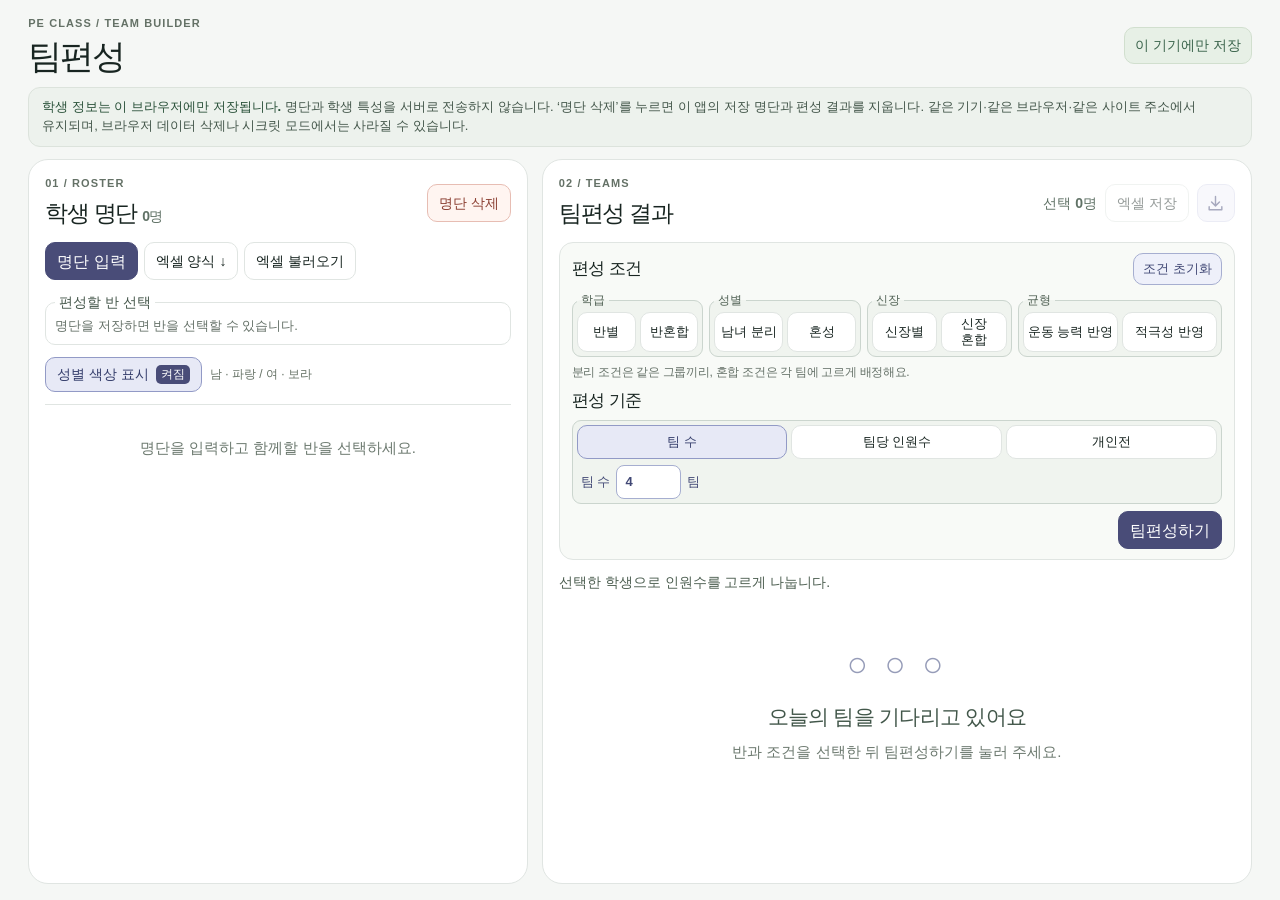
==== commit 1a266b1c: "Add files via upload for v2.3.9" ====
--- a/teams.html
+++ b/teams.html
@@ -6,14 +6,14 @@
 <meta http-equiv="Content-Security-Policy" content="default-src 'none'; script-src 'self'; style-src 'self'; connect-src 'none'; img-src 'none'; font-src 'none'; frame-src 'none'; object-src 'none'; base-uri 'none'; form-action 'none'">
 <title>팀편성 · 체육 교실</title>
 <link rel="stylesheet" href="./teams.css?v=2026-team-form-layout">
-<link rel="stylesheet" href="./teams-fixtures.css?v=2026-team-size-controls">
-<script defer src="./teams-excel.js?v=1.7.6"></script>
+<link rel="stylesheet" href="./teams-fixtures.css?v=match-scores">
+<script defer src="./teams-excel.js?v=fixture-workbooks"></script>
 <script defer src="./teams-balance.js?v=2026-team-size-balance"></script>
-<script defer src="./teams-fixtures.js?v=1.7.6"></script>
+<script defer src="./teams-fixtures.js?v=match-scores"></script>
 <script defer src="./teams-bracket.js?v=2026-individual-fixtures"></script>
-<script defer src="./teams-fixtures-ui.js?v=2026-fixture-reset"></script>
+<script defer src="./teams-fixtures-ui.js?v=fixture-workbooks"></script>
 <script defer src="./teams-image.js?v=2026-individual-fixtures"></script>
-<script defer src="./teams.js?v=2026-short-team-roster"></script>
+<script defer src="./teams.js?v=fixture-workbooks"></script>
 </head>
 <body>
 <main class="team-page">
@@ -39,7 +39,7 @@
       </section>
     </section>
     <section class="card results-card" aria-labelledby="results-title">
-      <header class="card-header"><div><p class="eyebrow">02 / TEAMS</p><h2 id="results-title">팀편성 결과</h2></div><div class="result-header-tools"><span id="selected-count">선택 0명</span><button id="save-teams-image" class="icon-action image-button" type="button" aria-label="이미지 저장" title="이미지 저장" disabled><svg viewBox="0 0 24 24" aria-hidden="true"><path d="M12 3v12m-5-5 5 5 5-5M4 16v4h16v-4"/></svg></button></div></header>
+  <header class="card-header"><div><p class="eyebrow">02 / TEAMS</p><h2 id="results-title">팀편성 결과</h2></div><div class="result-header-tools"><span id="selected-count">선택 0명</span><button id="save-teams-excel" class="minor" type="button" disabled>엑셀 저장</button><button id="save-teams-image" class="icon-action image-button" type="button" aria-label="이미지 저장" title="이미지 저장" disabled><svg viewBox="0 0 24 24" aria-hidden="true"><path d="M12 3v12m-5-5 5 5 5-5M4 16v4h16v-4"/></svg></button></div></header>
       <div class="conditions">
         <div class="condition-title"><h3>편성 조건</h3><button id="reset-conditions" class="subtle" type="button">조건 초기화</button></div>
         <div class="condition-groups">
@@ -91,6 +91,9 @@
     <section class="card fixture-board" aria-labelledby="fixture-board-title">
       <header class="card-header"><div><p class="eyebrow">02 / MATCHES</p><h2 id="fixture-board-title">대진표</h2></div>
         <div class="result-header-tools"><span id="fixture-count" class="small">0팀</span>
+          <button id="load-fixtures-excel" class="minor" type="button">엑셀 불러오기</button>
+          <input id="fixtures-excel-file" type="file" accept=".xlsx,application/vnd.openxmlformats-officedocument.spreadsheetml.sheet" hidden>
+          <button id="save-fixtures-excel" class="minor" type="button" disabled>엑셀 저장</button>
           <button id="expand-fixtures" class="icon-action image-button" type="button" title="크게 보기" aria-label="크게 보기" disabled><svg viewBox="0 0 24 24" aria-hidden="true"><path d="M9 4H4v5m11-5h5v5M4 15v5h5m11-5v5h-5"/></svg></button>
           <button id="save-fixtures-image" class="icon-action image-button" type="button" title="이미지 저장" aria-label="이미지 저장" disabled><svg viewBox="0 0 24 24" aria-hidden="true"><path d="M12 3v12m-5-5 5 5 5-5M4 16v4h16v-4"/></svg></button>
           <button id="reset-fixtures" class="icon-action danger" type="button" title="대진표 초기화" aria-label="대진표 초기화"><svg viewBox="0 0 24 24" aria-hidden="true"><path d="M4 5v5h5m-5 0a8 8 0 1 1 .5 6"/></svg></button>
@@ -100,6 +103,11 @@
         <div class="fixture-selects"><label>경기 방식 <select id="fixture-family"><option value="knockout">토너먼트</option><option value="league">리그</option></select></label>
           <label>세부 방식 <select id="fixture-mode"></select></label></div>
         <p id="fixture-hint" class="small"></p>
+        <div class="fixture-selects fixture-result-settings" role="group" aria-label="경기 결과 기록 설정">
+          <label>결과 기록 <select id="fixture-result-mode"><option value="winner">승리 팀 선택</option><option value="score">점수 입력</option></select></label>
+          <label id="fixture-score-format-label" hidden>점수 기록 방식 <select id="fixture-score-format"><option value="points">점수만</option><option value="sets">세트별 점수</option></select></label>
+          <label id="fixture-set-limit-label" hidden>세트 방식 <select id="fixture-set-limit"><option value="3">3세트 중 2선승</option><option value="5">5세트 중 3선승</option><option value="7">7세트 중 4선승</option></select></label>
+        </div>
         <div id="partial-options" class="fixture-selects" hidden>
           <label>진행할 라운드 <input id="partial-rounds" type="number" value="2" min="1" max="99" step="1"></label>
           <button id="same-class" class="fixture-toggle" type="button" aria-pressed="false">같은 반 팀끼리만</button>
@@ -132,14 +140,28 @@
   <header class="page-heading"><div><h2 id="presentation-title">대진표</h2><p id="presentation-mode" class="small"></p></div><button id="close-presentation" class="icon-action" type="button" title="큰 화면 닫기" aria-label="큰 화면 닫기"><svg viewBox="0 0 24 24" aria-hidden="true"><path d="m6 6 12 12M18 6 6 18"/></svg></button></header>
   <div id="presentation-body"></div>
 </dialog>
+<dialog id="fixture-score-dialog" aria-labelledby="fixture-score-title">
+  <form id="fixture-score-form">
+    <h2 id="fixture-score-title">경기 점수 기록</h2>
+    <p id="fixture-score-hint" class="small"></p>
+    <div id="fixture-score-fields" class="fixture-score-fields"></div>
+    <p id="fixture-score-status" class="small" role="alert"></p>
+    <div class="dialog-actions"><button id="clear-fixture-score" class="danger" type="button">기록 지우기</button><button id="cancel-fixture-score" class="minor" type="button">취소</button><button class="primary" type="submit">저장</button></div>
+  </form>
+</dialog>
 <dialog id="fixture-reset-dialog" aria-labelledby="fixture-reset-title">
   <h2 id="fixture-reset-title">대진표를 초기화할까요?</h2>
-  <p>저장된 대진표와 승패 기록을 지웁니다. 가져온 참가 팀은 남아 있어 새 대진표를 바로 만들 수 있습니다.</p>
+  <p>저장된 대진표와 경기 결과를 지웁니다. 가져온 참가 팀은 남아 있어 새 대진표를 바로 만들 수 있습니다.</p>
   <div class="dialog-actions"><button id="cancel-fixture-reset" class="minor" type="button">취소</button><button id="confirm-fixture-reset" class="danger" type="button">초기화</button></div>
+</dialog>
+<dialog id="fixture-restore-dialog" aria-labelledby="fixture-restore-title">
+  <h2 id="fixture-restore-title">엑셀의 대진편성을 불러올까요?</h2>
+  <p id="fixture-restore-summary"></p>
+  <div class="dialog-actions"><button id="cancel-fixture-restore" class="minor" type="button">취소</button><button id="confirm-fixture-restore" class="primary" type="button">불러오기</button></div>
 </dialog>
 <dialog id="fixture-teams-reset-dialog" aria-labelledby="fixture-teams-reset-title">
   <h2 id="fixture-teams-reset-title">대진편성의 참가 팀을 초기화할까요?</h2>
-  <p>가져온 참가 팀과 이 팀으로 만든 대진표·승패 기록을 지웁니다. 팀편성 화면의 결과는 남아 있어 다시 가져올 수 있습니다.</p>
+  <p>가져온 참가 팀과 이 팀으로 만든 대진표·경기 결과를 지웁니다. 팀편성 화면의 결과는 남아 있어 다시 가져올 수 있습니다.</p>
   <div class="dialog-actions"><button id="cancel-fixture-teams-reset" class="minor" type="button">취소</button><button id="confirm-fixture-teams-reset" class="danger" type="button">초기화</button></div>
 </dialog>
 <dialog id="singleton-dialog" aria-labelledby="singleton-title">
--- a/teams-fixtures.css
+++ b/teams-fixtures.css
@@ -32,6 +32,8 @@
 #split-message{color:#8b3f32;margin-top:5px}
 #split-message:empty{display:none}
 .fixture-selects select,.group-picker select,.image-options select{border-color:#d3d6e4;font-size:14px;max-width:100%}
+.fixture-result-settings{border-top:1px solid var(--line);padding-top:8px}
+.fixture-result-settings label[hidden]{display:none}
 .fixture-workspace{grid-template-columns:clamp(255px,29%,385px) minmax(0,1fr)}
 .fixture-roster .card-header,.fixture-board .card-header{flex-wrap:wrap}
 .fixture-team-list,.fixture-schedule{display:grid;min-width:0;min-height:95px;overflow:auto;grid-auto-rows:max-content;align-content:start;gap:8px;flex:1}
@@ -75,6 +77,16 @@
 .bracket-game{box-sizing:border-box;position:absolute;display:grid;grid-template-columns:minmax(0,1fr);grid-template-rows:30px repeat(2,var(--match-slot-height));gap:4px;padding:7px 8px;background:#fff;border:1px solid #c3c9db;border-radius:10px;text-align:center}
 .bracket-final{border-color:#696f99;background:#f3f4fb}
 .match-id{font-size:12px;line-height:1.4;color:#454b6b;font-weight:800;text-align:left;align-self:center;overflow-wrap:anywhere}
+.match-heading{display:flex;align-items:center;justify-content:space-between;gap:3px;min-width:0}
+.match-score-button{min-width:0;min-height:30px;padding:2px 5px;font-size:12px;line-height:1.2;background:#eef0fa;color:#353961;border-color:#c7cce4;font-variant-numeric:tabular-nums}
+.match-score-summary{font-size:12px;font-weight:800;color:#353961;font-variant-numeric:tabular-nums}
+.league-match .match-score-button{max-width:76px;overflow-wrap:anywhere}
+.bracket-game .match-score-button,.bracket-game .match-score-summary{overflow:hidden;text-overflow:ellipsis;white-space:nowrap;max-width:68%}
+.fixture-score-fields{display:grid;grid-template-columns:auto repeat(2,minmax(0,1fr));align-items:center;gap:7px;margin-block:12px}
+.fixture-score-fields strong,.fixture-score-fields span{overflow-wrap:anywhere;text-align:center;font-size:14px}
+.fixture-score-fields input{width:100%;min-width:0;text-align:center;font-variant-numeric:tabular-nums}
+#fixture-score-status{color:#8b3f32}
+#fixture-score-status:empty{display:none}
 .match-side{position:relative;width:100%;min-width:0;min-height:30px;padding:1px 13px 1px 6px;overflow-wrap:anywhere;border-radius:7px;font-size:13px;line-height:1.2}
 .match-team-name,.match-members{display:block}
 .match-side .match-members{font-size:11px;line-height:13px;font-weight:500}
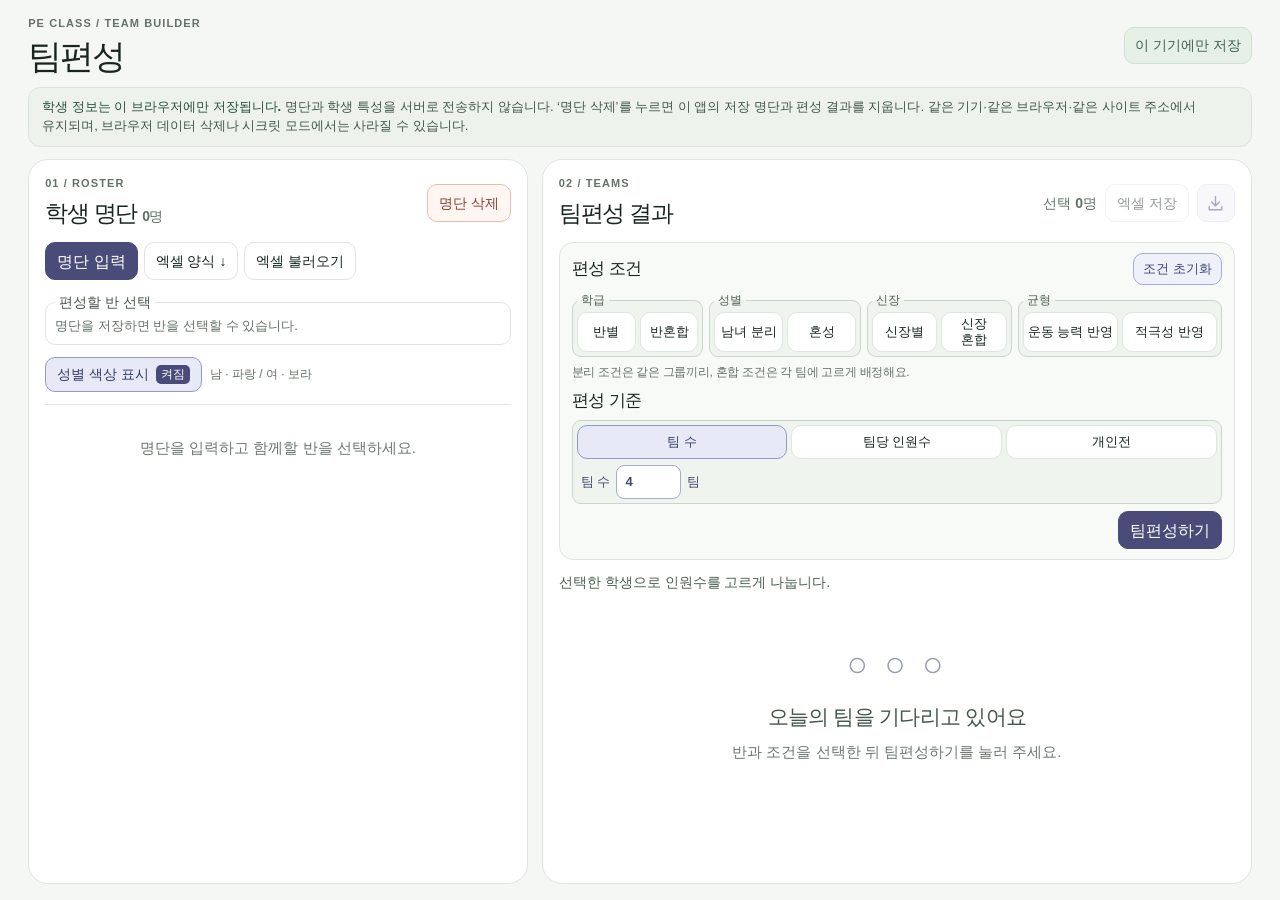
==== commit cca6a515: "Add files via upload for v.2.4.9" ====
--- a/teams.html
+++ b/teams.html
@@ -6,12 +6,12 @@
 <meta http-equiv="Content-Security-Policy" content="default-src 'none'; script-src 'self'; style-src 'self'; connect-src 'none'; img-src 'none'; font-src 'none'; frame-src 'none'; object-src 'none'; base-uri 'none'; form-action 'none'">
 <title>팀편성 · 체육 교실</title>
 <link rel="stylesheet" href="./teams.css?v=2026-team-form-layout">
-<link rel="stylesheet" href="./teams-fixtures.css?v=match-scores">
+<link rel="stylesheet" href="./teams-fixtures.css?v=fixture-control-layout">
 <script defer src="./teams-excel.js?v=fixture-workbooks"></script>
 <script defer src="./teams-balance.js?v=2026-team-size-balance"></script>
 <script defer src="./teams-fixtures.js?v=match-scores"></script>
 <script defer src="./teams-bracket.js?v=2026-individual-fixtures"></script>
-<script defer src="./teams-fixtures-ui.js?v=fixture-workbooks"></script>
+<script defer src="./teams-fixtures-ui.js?v=fixture-control-layout"></script>
 <script defer src="./teams-image.js?v=2026-individual-fixtures"></script>
 <script defer src="./teams.js?v=fixture-workbooks"></script>
 </head>
@@ -100,36 +100,47 @@
         </div>
       </header>
       <div class="fixture-controls">
-        <div class="fixture-selects"><label>경기 방식 <select id="fixture-family"><option value="knockout">토너먼트</option><option value="league">리그</option></select></label>
-          <label>세부 방식 <select id="fixture-mode"></select></label></div>
+        <div class="fixture-control-groups">
+          <fieldset class="fixture-control-group">
+            <legend>경기 방식</legend>
+            <div class="fixture-control-row">
+              <label class="fixture-field">방식 <select id="fixture-family"><option value="knockout">토너먼트</option><option value="league">리그</option></select></label>
+              <label class="fixture-field">세부 방식 <select id="fixture-mode" aria-describedby="fixture-hint"></select></label>
+            </div>
+          </fieldset>
+          <fieldset class="fixture-control-group">
+            <legend>결과 기록</legend>
+            <div class="fixture-control-row">
+              <label class="fixture-field">기록 방식 <select id="fixture-result-mode"><option value="winner">승리 팀 선택</option><option value="score">점수 입력</option></select></label>
+              <label class="fixture-field" id="fixture-score-format-label" hidden>점수 형식 <select id="fixture-score-format"><option value="points">점수만</option><option value="sets">세트별 점수</option></select></label>
+              <label class="fixture-field" id="fixture-set-limit-label" hidden>세트 방식 <select id="fixture-set-limit"><option value="3">3세트 중 2선승</option><option value="5">5세트 중 3선승</option><option value="7">7세트 중 4선승</option></select></label>
+            </div>
+          </fieldset>
+          <fieldset class="fixture-control-group fixture-operation">
+            <legend>진행 조건</legend>
+            <div class="fixture-control-row">
+              <div id="partial-options" class="fixture-mode-fields" hidden>
+                <label class="fixture-field fixture-number">진행할 라운드 <input id="partial-rounds" type="number" value="2" min="1" max="99" step="1"></label>
+                <button id="same-class" class="fixture-toggle" type="button" aria-pressed="false">같은 반 팀끼리만</button>
+              </div>
+              <div id="group-options" class="fixture-mode-fields" hidden>
+                <label class="fixture-field fixture-number" id="group-count-label">조 수 <input id="fixture-group-count" type="number" value="2" min="2" max="50" step="1"></label>
+                <label class="fixture-field">조 배정 <select id="fixture-assignment"><option value="random">무작위</option><option value="manual">수동</option></select></label>
+              </div>
+              <div id="split-options" class="fixture-field" role="group" aria-labelledby="split-options-label" hidden>
+                <span id="split-options-label">분리 기준</span>
+                <div class="fixture-toggle-row">
+                  <button id="split-by-class" class="fixture-toggle" type="button" aria-pressed="false">반별</button>
+                  <button id="split-by-gender" class="fixture-toggle" type="button" aria-pressed="false">성별</button>
+                </div>
+              </div>
+              <label class="fixture-field fixture-number">동시 진행 경기 수 <input id="parallel-games" type="number" min="1" max="50" step="1" placeholder="미지정"></label>
+              <button id="make-fixtures" class="primary icon-with-text" type="button"><svg viewBox="0 0 24 24" aria-hidden="true"><path d="M4 4h5v5H4zm0 11h5v5H4zm5-8h5v10H9m5-5h6"/></svg>대진표 만들기</button>
+            </div>
+            <p id="split-message" class="small" role="status"></p>
+          </fieldset>
+        </div>
         <p id="fixture-hint" class="small"></p>
-        <div class="fixture-selects fixture-result-settings" role="group" aria-label="경기 결과 기록 설정">
-          <label>결과 기록 <select id="fixture-result-mode"><option value="winner">승리 팀 선택</option><option value="score">점수 입력</option></select></label>
-          <label id="fixture-score-format-label" hidden>점수 기록 방식 <select id="fixture-score-format"><option value="points">점수만</option><option value="sets">세트별 점수</option></select></label>
-          <label id="fixture-set-limit-label" hidden>세트 방식 <select id="fixture-set-limit"><option value="3">3세트 중 2선승</option><option value="5">5세트 중 3선승</option><option value="7">7세트 중 4선승</option></select></label>
-        </div>
-        <div id="partial-options" class="fixture-selects" hidden>
-          <label>진행할 라운드 <input id="partial-rounds" type="number" value="2" min="1" max="99" step="1"></label>
-          <button id="same-class" class="fixture-toggle" type="button" aria-pressed="false">같은 반 팀끼리만</button>
-        </div>
-        <div id="group-options" class="fixture-selects" hidden>
-          <label id="group-count-label">조 수 <input id="fixture-group-count" type="number" value="2" min="2" max="50" step="1"></label>
-          <label>조 배정 <select id="fixture-assignment"><option value="random">무작위</option><option value="manual">수동</option></select></label>
-        </div>
-        <div id="split-options" hidden>
-          <div class="fixture-selects" role="group" aria-label="스플릿 리그 진행 기준">
-            <button id="split-by-class" class="fixture-toggle" type="button" aria-pressed="false">반별</button>
-            <button id="split-by-gender" class="fixture-toggle" type="button" aria-pressed="false">성별</button>
-            <span class="small">선택한 기준별로 1차 리그와 상·하위조 경기를 진행합니다.</span>
-          </div>
-          <p id="split-message" class="small" role="status"></p>
-        </div>
-        <div class="fixture-entry fixture-capacity">
-          <label for="parallel-games">동시 진행 경기 수</label>
-          <input id="parallel-games" type="number" min="1" max="50" step="1" placeholder="미지정" aria-describedby="parallel-games-hint">
-          <span id="parallel-games-hint" class="small">선택 사항</span>
-          <button id="make-fixtures" class="primary icon-with-text" type="button" title="대진표 만들기"><svg viewBox="0 0 24 24" aria-hidden="true"><path d="M4 4h5v5H4zm0 11h5v5H4zm5-8h5v10H9m5-5h6"/></svg>대진표 만들기</button>
-        </div>
       </div>
       <p id="fixture-status" class="small" role="status"></p>
       <div id="fixture-schedule" class="fixture-schedule"></div>
--- a/teams-fixtures.css
+++ b/teams-fixtures.css
@@ -7,11 +7,6 @@
 .team-box header strong{color:#383e69}
 .team-box li{flex-wrap:wrap}
 .member-name{overflow-wrap:anywhere}
-.fixture-entry{display:flex;justify-content:flex-end}
-.fixture-capacity{justify-content:flex-start;align-items:center;gap:7px;flex-wrap:wrap}
-.fixture-capacity label{font-size:14px;font-weight:700;color:#42475d}
-.fixture-capacity input{width:76px}
-.fixture-capacity .primary{margin-left:auto}
 .fixture-play-order{padding:8px 12px;border:1px solid #dce0eb;border-radius:10px;background:#f8f9fc}
 .fixture-play-order summary{font-size:14px;font-weight:800;cursor:pointer}
 .fixture-play-order p{margin-top:5px}
@@ -23,17 +18,32 @@
 .gender-color-button[aria-pressed=true]{color:#343d6b;background:#e7e9f6;border-color:#929ac6}
 .gender-color-state{font-size:12px;border-radius:5px;padding:1px 5px;background:#eef0ee;color:#4d5a52}
 .gender-color-button[aria-pressed=true] .gender-color-state{background:#494c78;color:#fff}
-.fixture-controls{background:#f8f9fb;border:1px solid var(--line);border-radius:14px;padding:11px;display:grid;gap:8px}
-.fixture-selects{display:flex;flex-wrap:wrap;gap:8px 14px;align-items:center}
-.fixture-selects label,.image-options label{display:flex;align-items:center;gap:7px;font-size:14px;font-weight:700;color:#42475d}
-.fixture-selects input[type=number]{width:64px}
+.fixture-controls{container-type:inline-size;display:grid;gap:7px}
+.fixture-control-groups{display:grid;gap:6px 8px;grid-template-columns:minmax(0,1fr);align-items:stretch}
+.fixture-control-group{min-inline-size:0;margin:0;padding:4px 8px 8px;border:1px solid var(--line);border-radius:10px;background:#f8f9fb}
+.fixture-control-group legend{padding-inline:4px;color:#34385c;font-size:14px;font-weight:800}
+.fixture-control-row{display:flex;align-items:end;flex-wrap:wrap;gap:6px 9px}
+.fixture-mode-fields{display:contents}
+.fixture-field{display:grid;gap:3px;min-inline-size:0;max-inline-size:100%;color:#42475d;font-size:12px;font-weight:700}
+.fixture-field select{width:100%}
+.fixture-number input{width:74px}
+.fixture-toggle-row{display:flex;gap:5px;flex-wrap:wrap}
+.fixture-operation .primary{margin-inline-start:auto;min-height:36px;font-size:14px;white-space:nowrap}
+#fixture-hint{padding-inline:3px}
+.image-options label{display:flex;align-items:center;gap:7px;font-size:14px;font-weight:700;color:#42475d}
 .fixture-toggle{font-size:14px;min-height:34px}
 .fixture-toggle[aria-pressed=true]{color:#343d6b;background:#e7e9f6;border-color:#929ac6}
 #split-message{color:#8b3f32;margin-top:5px}
 #split-message:empty{display:none}
-.fixture-selects select,.group-picker select,.image-options select{border-color:#d3d6e4;font-size:14px;max-width:100%}
-.fixture-result-settings{border-top:1px solid var(--line);padding-top:8px}
-.fixture-result-settings label[hidden]{display:none}
+.fixture-field input,.fixture-field select,.group-picker select,.image-options select{border-color:#d3d6e4;font-size:14px;max-width:100%}
+@container (min-width:520px){
+  .fixture-control-groups{grid-template-columns:repeat(2,minmax(0,1fr))}
+  .fixture-operation{grid-column:1/-1}
+}
+@container (min-width:900px){
+  .fixture-control-groups{grid-template-columns:minmax(0,.9fr) minmax(0,1fr) minmax(0,1.4fr)}
+  .fixture-operation{grid-column:auto}
+}
 .fixture-workspace{grid-template-columns:clamp(255px,29%,385px) minmax(0,1fr)}
 .fixture-roster .card-header,.fixture-board .card-header{flex-wrap:wrap}
 .fixture-team-list,.fixture-schedule{display:grid;min-width:0;min-height:95px;overflow:auto;grid-auto-rows:max-content;align-content:start;gap:8px;flex:1}
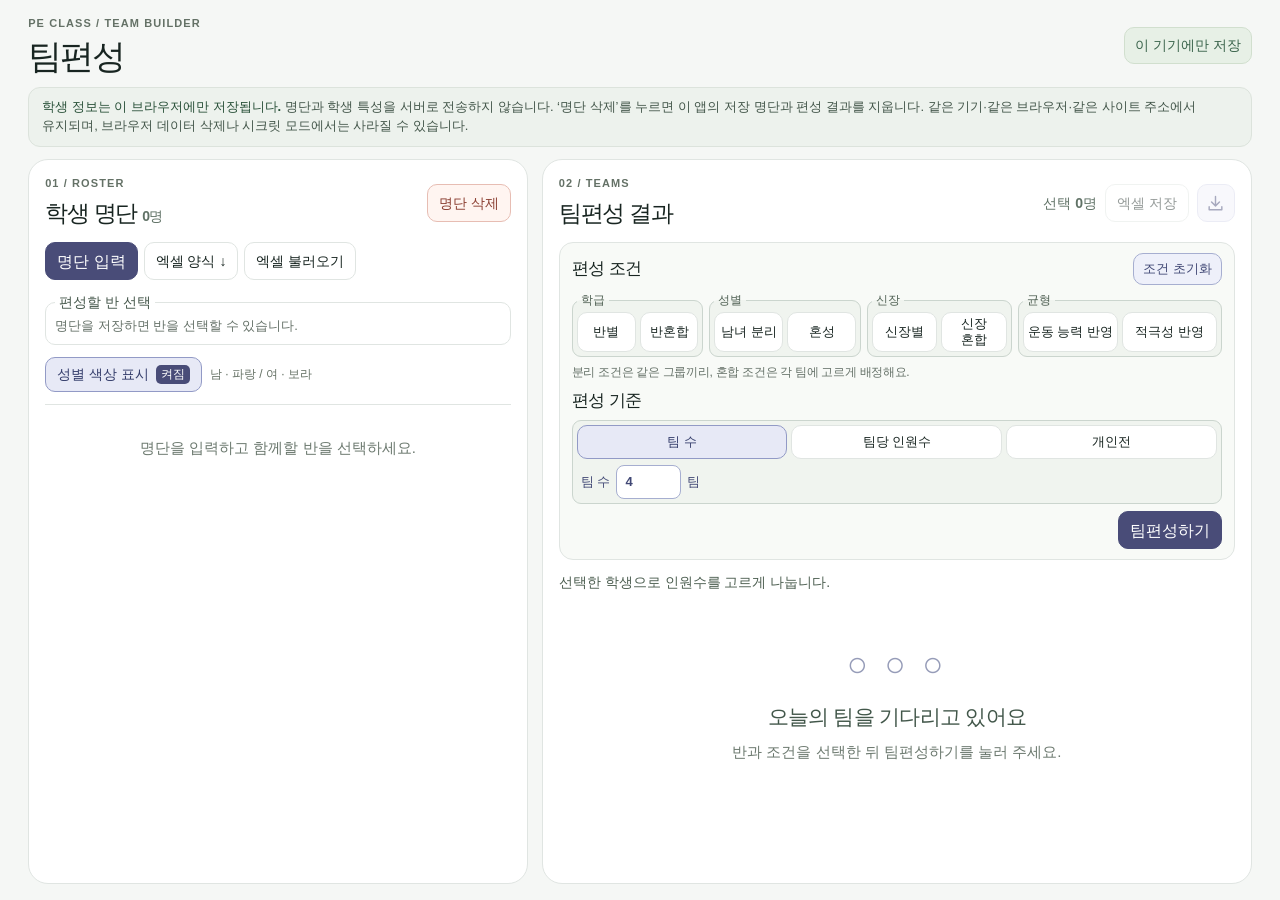
==== commit bf93ee7f: "Add files via upload for v2.5.10" ====
--- a/teams.html
+++ b/teams.html
@@ -5,15 +5,16 @@
 <meta name="viewport" content="width=device-width,initial-scale=1">
 <meta http-equiv="Content-Security-Policy" content="default-src 'none'; script-src 'self'; style-src 'self'; connect-src 'none'; img-src 'none'; font-src 'none'; frame-src 'none'; object-src 'none'; base-uri 'none'; form-action 'none'">
 <title>팀편성 · 체육 교실</title>
-<link rel="stylesheet" href="./teams.css?v=2026-team-form-layout">
-<link rel="stylesheet" href="./teams-fixtures.css?v=fixture-control-layout">
+<link rel="stylesheet" href="./teams.css?v=member-edit">
+<link rel="stylesheet" href="./teams-fixtures.css?v=fixture-excel-guide">
 <script defer src="./teams-excel.js?v=fixture-workbooks"></script>
 <script defer src="./teams-balance.js?v=2026-team-size-balance"></script>
 <script defer src="./teams-fixtures.js?v=match-scores"></script>
 <script defer src="./teams-bracket.js?v=2026-individual-fixtures"></script>
-<script defer src="./teams-fixtures-ui.js?v=fixture-control-layout"></script>
+<script defer src="./teams-fixtures-ui.js?v=member-edit"></script>
 <script defer src="./teams-image.js?v=2026-individual-fixtures"></script>
-<script defer src="./teams.js?v=fixture-workbooks"></script>
+<script defer src="./teams-member-edit.js"></script>
+<script defer src="./teams.js?v=member-edit"></script>
 </head>
 <body>
 <main class="team-page">
@@ -91,14 +92,18 @@
     <section class="card fixture-board" aria-labelledby="fixture-board-title">
       <header class="card-header"><div><p class="eyebrow">02 / MATCHES</p><h2 id="fixture-board-title">대진표</h2></div>
         <div class="result-header-tools"><span id="fixture-count" class="small">0팀</span>
-          <button id="load-fixtures-excel" class="minor" type="button">엑셀 불러오기</button>
+          <button id="load-fixtures-excel" class="minor" type="button" aria-describedby="fixture-excel-guide">엑셀 불러오기</button>
           <input id="fixtures-excel-file" type="file" accept=".xlsx,application/vnd.openxmlformats-officedocument.spreadsheetml.sheet" hidden>
-          <button id="save-fixtures-excel" class="minor" type="button" disabled>엑셀 저장</button>
+          <button id="save-fixtures-excel" class="minor" type="button" aria-describedby="fixture-excel-guide" disabled>엑셀 저장</button>
           <button id="expand-fixtures" class="icon-action image-button" type="button" title="크게 보기" aria-label="크게 보기" disabled><svg viewBox="0 0 24 24" aria-hidden="true"><path d="M9 4H4v5m11-5h5v5M4 15v5h5m11-5v5h-5"/></svg></button>
           <button id="save-fixtures-image" class="icon-action image-button" type="button" title="이미지 저장" aria-label="이미지 저장" disabled><svg viewBox="0 0 24 24" aria-hidden="true"><path d="M12 3v12m-5-5 5 5 5-5M4 16v4h16v-4"/></svg></button>
           <button id="reset-fixtures" class="icon-action danger" type="button" title="대진표 초기화" aria-label="대진표 초기화"><svg viewBox="0 0 24 24" aria-hidden="true"><path d="M4 5v5h5m-5 0a8 8 0 1 1 .5 6"/></svg></button>
         </div>
       </header>
+      <p id="fixture-excel-guide" class="small">
+        <strong>PC ↔모바일</strong>
+        엑셀 저장시 참가팀, 대진표, 승패와 점수가 모두 저장되며, 이 파일을 PC나 모바일에서 불러오면 모든 자료가 그대로 보여집니다.
+      </p>
       <div class="fixture-controls">
         <div class="fixture-control-groups">
           <fieldset class="fixture-control-group">
@@ -175,6 +180,23 @@
   <p>가져온 참가 팀과 이 팀으로 만든 대진표·경기 결과를 지웁니다. 팀편성 화면의 결과는 남아 있어 다시 가져올 수 있습니다.</p>
   <div class="dialog-actions"><button id="cancel-fixture-teams-reset" class="minor" type="button">취소</button><button id="confirm-fixture-teams-reset" class="danger" type="button">초기화</button></div>
 </dialog>
+<dialog id="member-edit-dialog" aria-labelledby="member-edit-title">
+  <h2 id="member-edit-title"></h2>
+  <div id="member-edit-choice" class="dialog-actions">
+    <button id="member-edit-delete" class="danger" type="button">삭제</button>
+    <button id="member-edit-replace" class="primary" type="button">교체</button>
+  </div>
+  <div id="member-edit-picker" class="member-edit-picker" hidden>
+    <label>교체할 학생의 반<select id="member-edit-class"></select></label>
+    <label id="member-edit-student-field" hidden>교체할 학생<select id="member-edit-student"></select></label>
+    <button id="member-edit-pick" class="primary" type="button" disabled>교체하기</button>
+  </div>
+  <p id="member-edit-note" role="status"></p>
+  <div class="dialog-actions">
+    <button id="member-edit-cancel" class="minor" type="button" autofocus>취소</button>
+    <button id="member-edit-confirm" class="primary" type="button" hidden>확인</button>
+  </div>
+</dialog>
 <dialog id="singleton-dialog" aria-labelledby="singleton-title">
   <h2 id="singleton-title">인원이 적은 팀을 어떻게 편성할까요?</h2>
   <p>가장 인원이 많은 팀을 기준으로 부족한 인원을 표시했어요. 중복 배정한 학생은 원래 팀에도 남습니다.</p>
--- a/teams.css
+++ b/teams.css
@@ -102,6 +102,12 @@
 .team-box ul{margin:0;padding:4px 8px;list-style:none}
 .team-box li{font-size:15px;display:flex;gap:8px;align-items:center;padding:7px 5px;border-bottom:1px solid #edf0ec;border-radius:6px}
 .team-box li:last-child{border:0}
+.team-box .member-edit-button{width:100%;display:flex;align-items:center;flex-wrap:wrap;gap:4px 8px;min-height:34px;padding:4px 5px;background:transparent;border-color:transparent;text-align:left}
+.team-box .member-edit-button:hover{background:#f5f6fb;border-color:#b0b7d6}
+.member-edit-picker{display:grid;gap:10px;margin-block-start:14px}
+.member-edit-picker label{display:grid;gap:4px;font-size:14px;font-weight:700}
+.member-edit-picker select{width:100%}
+#member-edit-note:not(:empty){margin-top:12px}
 .student-tag{font-size:12px;color:#617062}
 .member-name{font-weight:750;flex:1}
 #team-results .team-box{container-type:inline-size}
--- a/teams-fixtures.css
+++ b/teams-fixtures.css
@@ -46,6 +46,8 @@
 }
 .fixture-workspace{grid-template-columns:clamp(255px,29%,385px) minmax(0,1fr)}
 .fixture-roster .card-header,.fixture-board .card-header{flex-wrap:wrap}
+#fixture-excel-guide{margin-block:-4px 0;padding:5px 8px;border-inline-start:2px solid #b9bdd7;background:#f6f7fb;color:#4c546b}
+#fixture-excel-guide strong{margin-inline-end:5px;color:#34385c}
 .fixture-team-list,.fixture-schedule{display:grid;min-width:0;min-height:95px;overflow:auto;grid-auto-rows:max-content;align-content:start;gap:8px;flex:1}
 .fixture-team-list{grid-template-columns:repeat(2,minmax(0,1fr));gap:6px}
 .fixture-team-list .team-box header,.fixture-team-list .team-box li{padding-inline:6px;gap:4px}
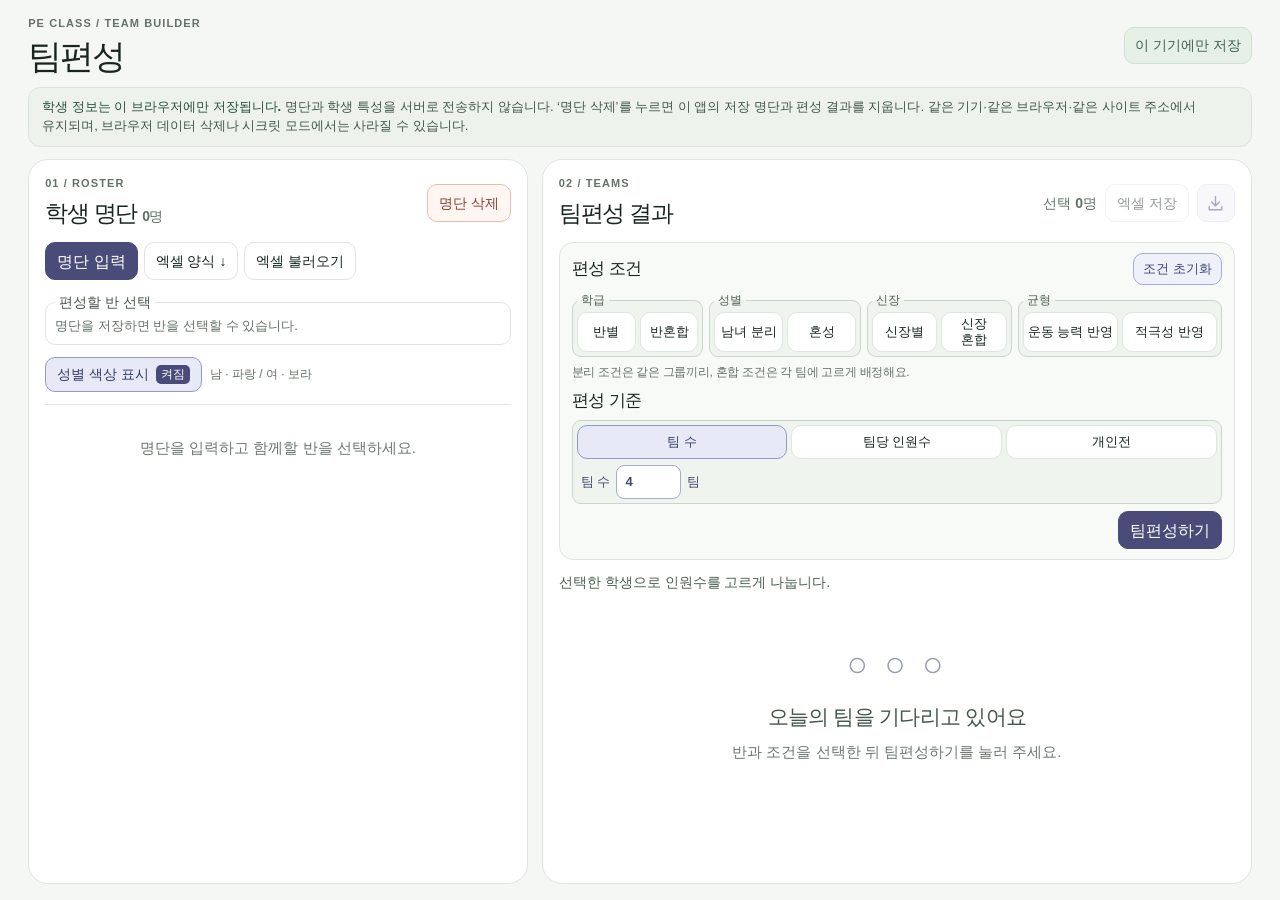
==== commit 5ff3503e: "Add files via upload for v2.6.10" ====
--- a/teams.html
+++ b/teams.html
@@ -5,16 +5,16 @@
 <meta name="viewport" content="width=device-width,initial-scale=1">
 <meta http-equiv="Content-Security-Policy" content="default-src 'none'; script-src 'self'; style-src 'self'; connect-src 'none'; img-src 'none'; font-src 'none'; frame-src 'none'; object-src 'none'; base-uri 'none'; form-action 'none'">
 <title>팀편성 · 체육 교실</title>
-<link rel="stylesheet" href="./teams.css?v=member-edit">
+<link rel="stylesheet" href="./teams.css?v=team-card-actions">
 <link rel="stylesheet" href="./teams-fixtures.css?v=fixture-excel-guide">
-<script defer src="./teams-excel.js?v=fixture-workbooks"></script>
+<script defer src="./teams-excel.js?v=member-swap"></script>
 <script defer src="./teams-balance.js?v=2026-team-size-balance"></script>
 <script defer src="./teams-fixtures.js?v=match-scores"></script>
 <script defer src="./teams-bracket.js?v=2026-individual-fixtures"></script>
-<script defer src="./teams-fixtures-ui.js?v=member-edit"></script>
+<script defer src="./teams-fixtures-ui.js?v=team-card-actions"></script>
 <script defer src="./teams-image.js?v=2026-individual-fixtures"></script>
-<script defer src="./teams-member-edit.js"></script>
-<script defer src="./teams.js?v=member-edit"></script>
+<script defer src="./teams-member-edit.js?v=team-card-actions"></script>
+<script defer src="./teams.js?v=team-card-actions"></script>
 </head>
 <body>
 <main class="team-page">
@@ -185,13 +185,22 @@
   <div id="member-edit-choice" class="dialog-actions">
     <button id="member-edit-delete" class="danger" type="button">삭제</button>
     <button id="member-edit-replace" class="primary" type="button">교체</button>
+    <button id="member-edit-swap" class="minor" type="button">맞교환</button>
+  </div>
+  <div id="team-edit-choice" class="dialog-actions" hidden>
+    <button id="team-edit-add" class="primary" type="button">학생 추가</button>
+    <button id="team-edit-delete" class="danger" type="button">팀 삭제</button>
   </div>
   <div id="member-edit-picker" class="member-edit-picker" hidden>
-    <label>교체할 학생의 반<select id="member-edit-class"></select></label>
-    <label id="member-edit-student-field" hidden>교체할 학생<select id="member-edit-student"></select></label>
+    <label>반<select id="member-edit-class"></select></label>
+    <label id="member-edit-student-field" hidden>학생<select id="member-edit-student"></select></label>
     <button id="member-edit-pick" class="primary" type="button" disabled>교체하기</button>
   </div>
   <p id="member-edit-note" role="status"></p>
+  <div id="member-edit-empty-choice" class="dialog-actions" hidden>
+    <button id="member-edit-remove-team" class="danger" type="button">팀 삭제</button>
+    <button id="member-edit-keep-team" class="primary" type="button">공석으로 유지</button>
+  </div>
   <div class="dialog-actions">
     <button id="member-edit-cancel" class="minor" type="button" autofocus>취소</button>
     <button id="member-edit-confirm" class="primary" type="button" hidden>확인</button>
--- a/teams.css
+++ b/teams.css
@@ -99,11 +99,17 @@
 .team-box header{padding:9px 12px;background:#e9eee7;display:flex;align-items:center;justify-content:space-between}
 .team-box header strong{font-size:18px;color:#354f3d}
 .team-box header span{font-size:13px;color:#546b58}
+.team-box .team-heading-button{display:flex;align-items:center;justify-content:space-between;gap:4px;width:100%;min-height:30px;padding:0;border:0;background:transparent;text-align:left}
+.team-box .team-heading-button:hover strong{text-decoration:underline}
 .team-box ul{margin:0;padding:4px 8px;list-style:none}
 .team-box li{font-size:15px;display:flex;gap:8px;align-items:center;padding:7px 5px;border-bottom:1px solid #edf0ec;border-radius:6px}
 .team-box li:last-child{border:0}
 .team-box .member-edit-button{width:100%;display:flex;align-items:center;flex-wrap:wrap;gap:4px 8px;min-height:34px;padding:4px 5px;background:transparent;border-color:transparent;text-align:left}
 .team-box .member-edit-button:hover{background:#f5f6fb;border-color:#b0b7d6}
+.team-box-with-add{display:flex;flex-direction:column}
+.team-box .member-add-button{flex:1;min-height:40px;margin:4px 6px 6px;padding:5px 3px;border:1px dashed #cbd2de;background:#fff;color:#454b73;font-size:13px}
+.team-box .member-add-button:hover{background:#f5f6fb;border-color:#9099bb}
+#member-edit-dialog .dialog-actions{flex-wrap:wrap}
 .member-edit-picker{display:grid;gap:10px;margin-block-start:14px}
 .member-edit-picker label{display:grid;gap:4px;font-size:14px;font-weight:700}
 .member-edit-picker select{width:100%}
